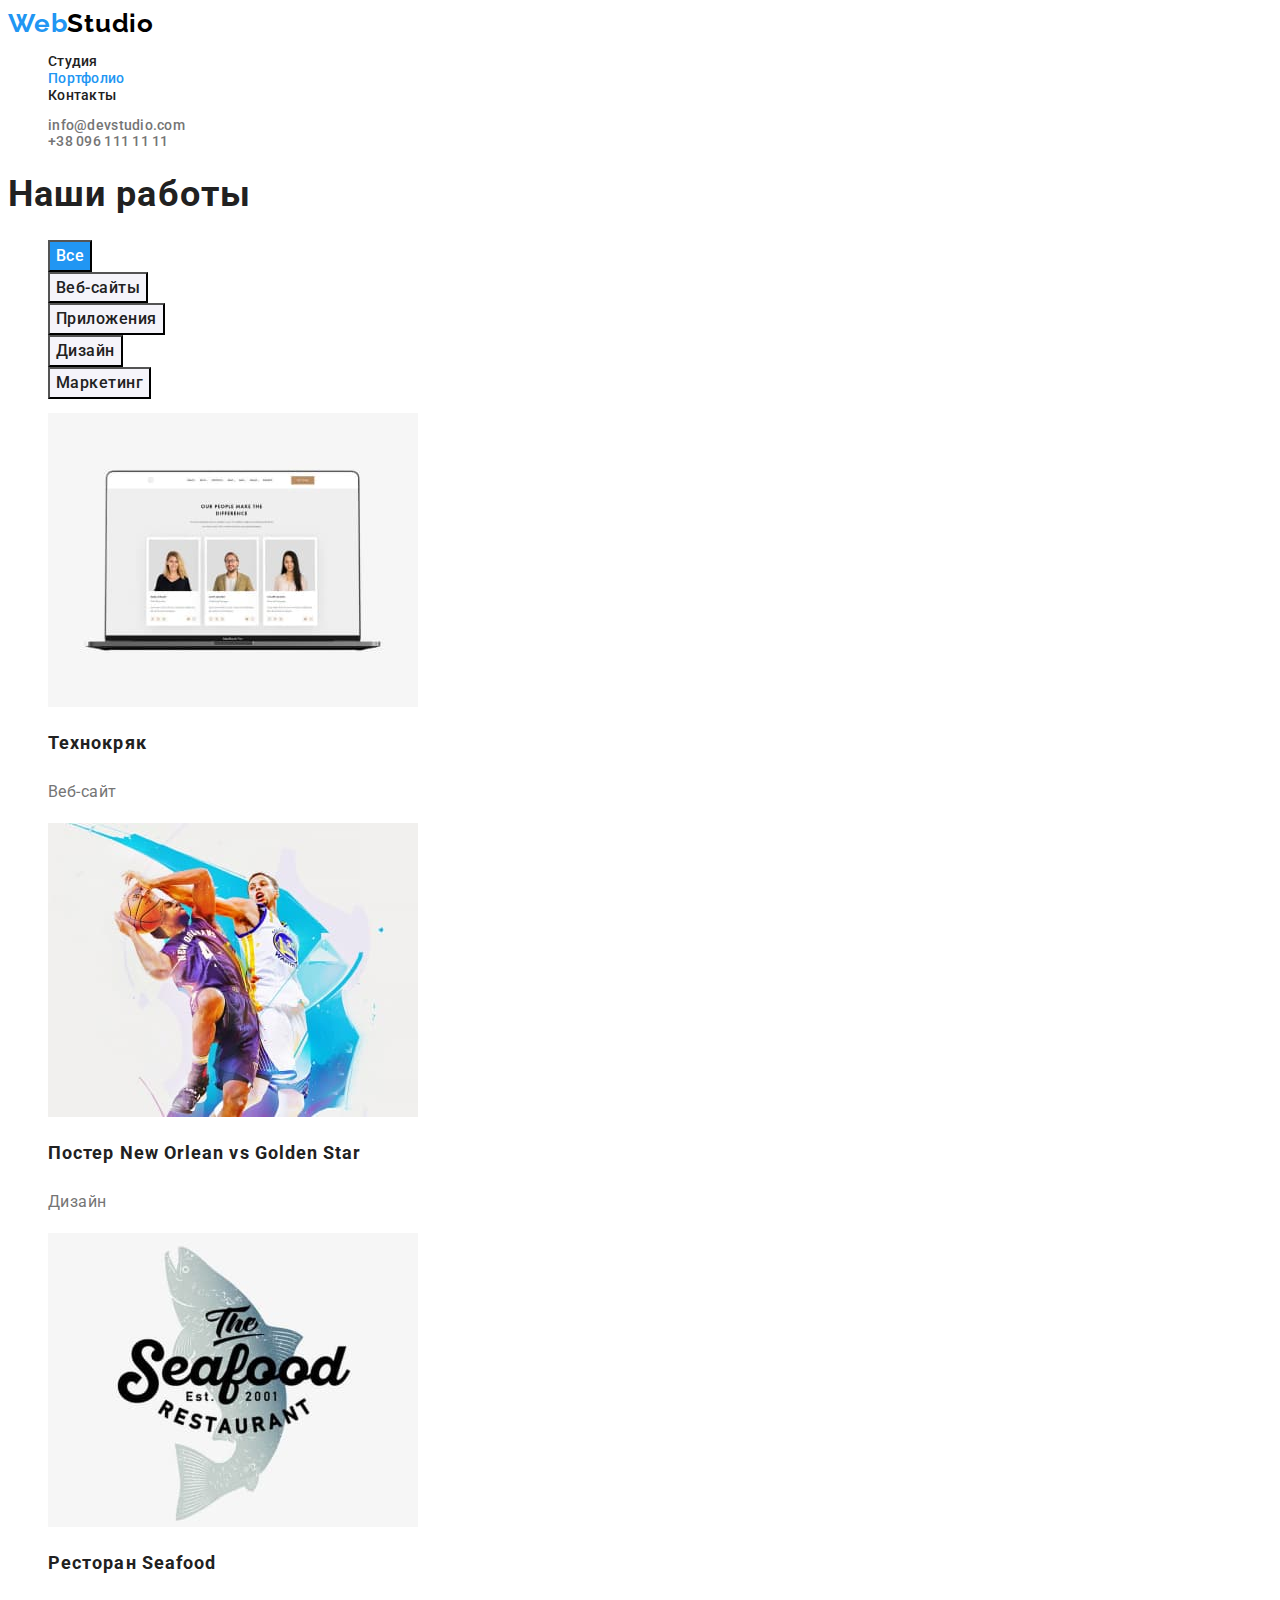
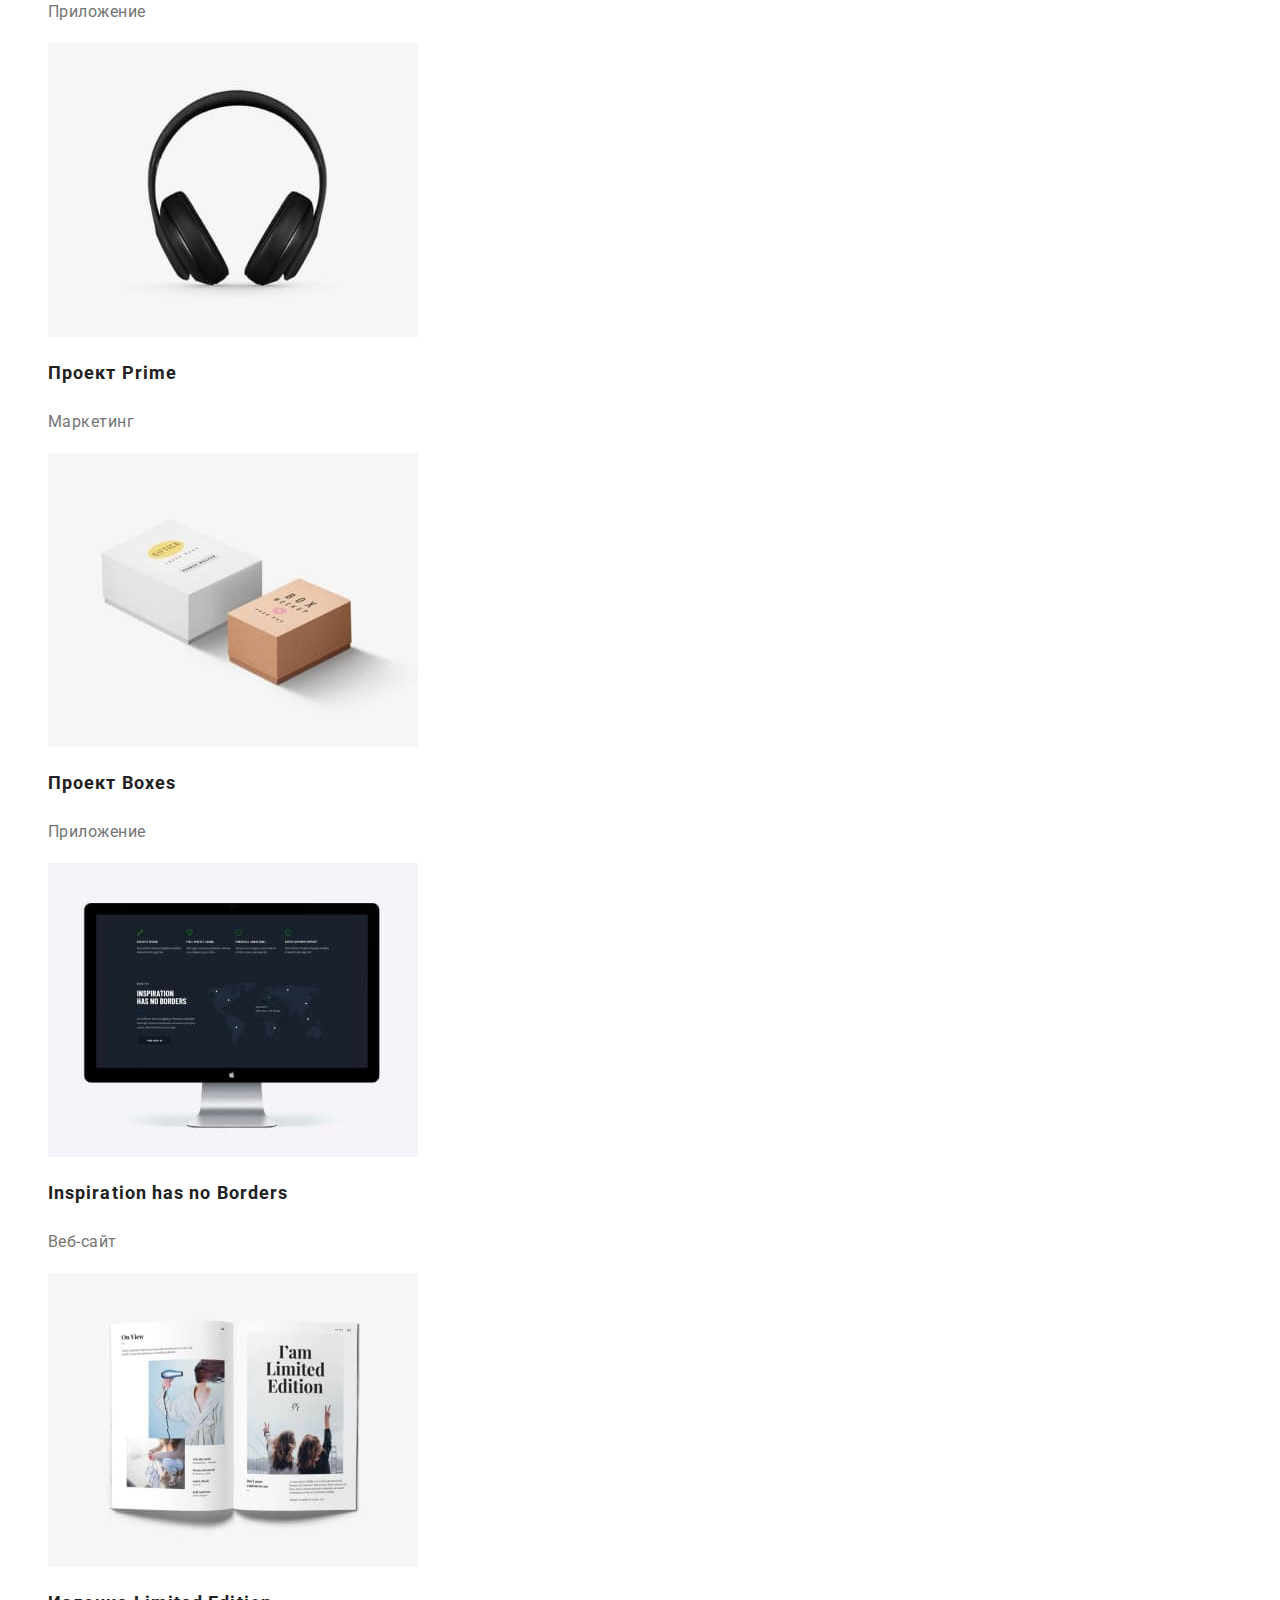
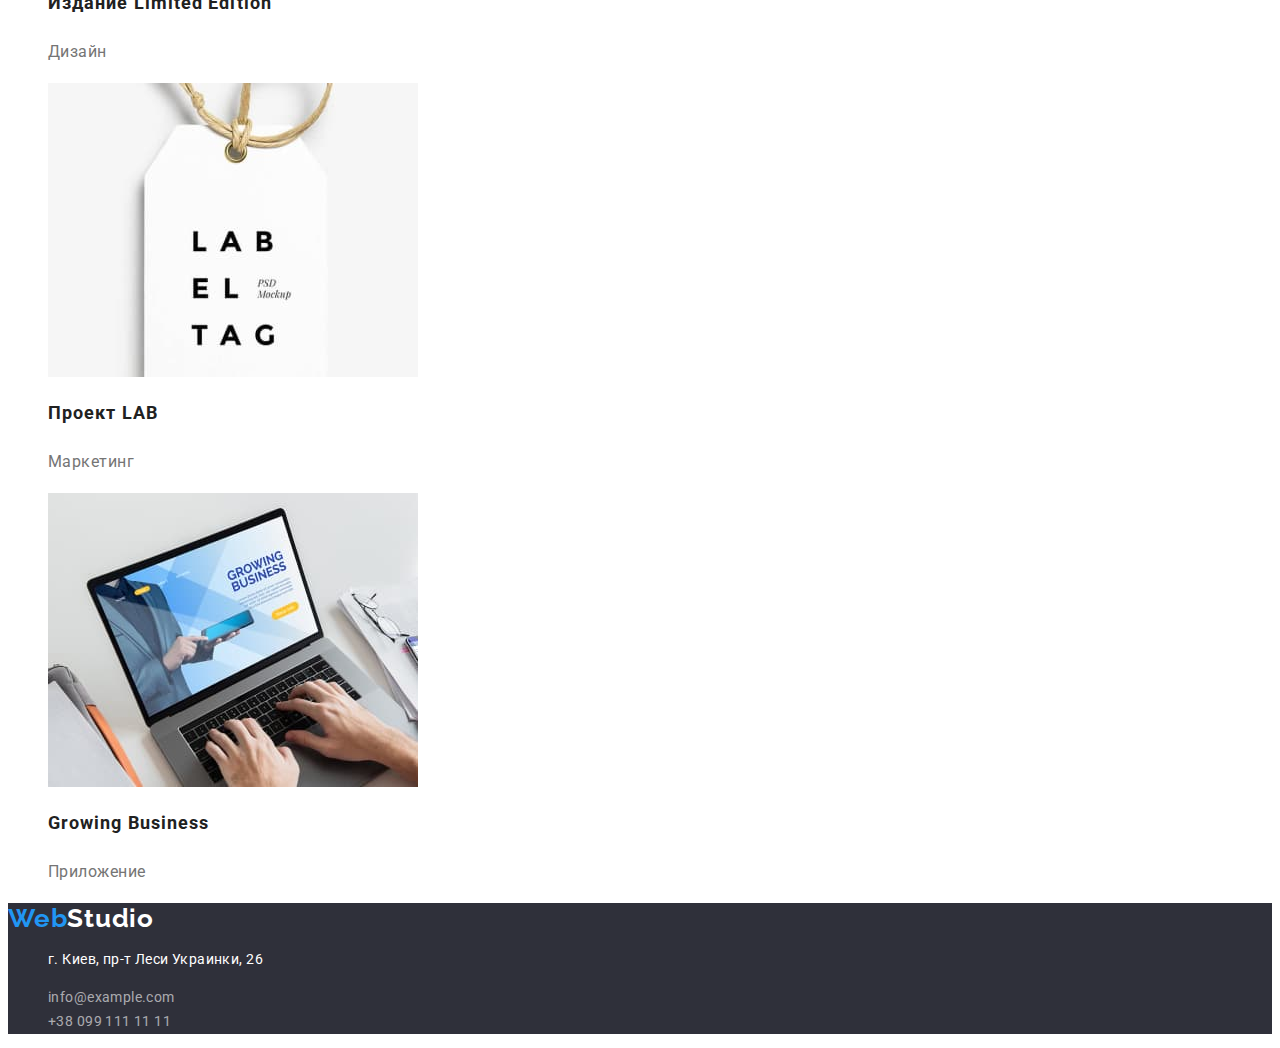
==== portfolio.html @ 646eb9e8 "підключає modern-normalize" ====
<!DOCTYPE html>
<html lang="ru">

<head>
    <meta charset="UTF-8">
    <meta http-equiv="X-UA-Compatible" content="IE=edge">
    <meta name="viewport" content="width=device-width, initial-scale=1.0">
    <title>WebStudio</title>
    <link rel="preconnect" href="https://fonts.googleapis.com">
    <link rel="preconnect" href="https://fonts.gstatic.com" crossorigin>
    <link href="https://fonts.googleapis.com/css2?family=Raleway:wght@700&family=Roboto:wght@400;500;700;900&display=swap"
     rel="stylesheet">
    <link rel="stylesheet" href="https://cdnjs.cloudflare.com/ajax/libs/modern-normalize/1.1.0/modern-normalize.min.css"
    integrity="sha512-wpPYUAdjBVSE4KJnH1VR1HeZfpl1ub8YT/NKx4PuQ5NmX2tKuGu6U/JRp5y+Y8XG2tV+wKQpNHVUX03MfMFn9Q=="
    crossorigin="anonymous" referrerpolicy="no-referrer" />
    <link rel="stylesheet" href="./css/styles.css">
</head>

<body>
    <!--Хедер-->
    
    <header>
    
        <a href="./index.html" class="logo">Web<span class="studio-top">Studio</span></a>
        <nav>
            <ul class="site-nav list">
                <li><a href="./index.html" class="link">Студия</a></li>
                <li> <a href="./portfolio.html" class="link current">Портфолио</a></li>
                <li> <a href="" class="link">Контакты</a></li>
            </ul>
        </nav>
    
        <ul class="contact-list">
            <li><a class="link" href="mailto:info@devstudio.com">info@devstudio.com</a></li>
            <li> <a class="link" href="tel:+380961111111">+38 096 111 11 11</a></li>
        </ul>
    
    </header>

    <!--Мейн-->

    <main>

        <section class="section">

            <h1 class="section-title">Наши работы</h1>

         <ul class="button-list">

            <li><button class="button current" type="button" >Все</button></li>
            <li><button class="button" type="button">Веб-сайты</button></li>
            <li><button class="button" type="button">Приложения</button></li>
            <li><button class="button" type="button">Дизайн</button></li>
            <li><button class="button" type="button">Маркетинг</button></li>
              
         </ul>


         <ul class="projects">
             <li>
                <a href="">
                  <img src="./images/porfolio-img-1.jpg" alt="Технокряк" width="370" height="294">
                  <h2 class="project-title" >Технокряк</h2>
                  <p class="project-text" >Веб-сайт</p>
               </a>
             </li>
             <li>
                <a href="">
                  <img src="./images/porfolio-img-2.jpg" alt="Постер New Orlean vs Golden Star" width="370" height="294">
                  <h2 class="project-title" >Постер New Orlean vs Golden Star</h2>
                  <p class="project-text" >Дизайн</p>
                </a>
             </li>
             <li>
                <a href="">
                  <img src="./images/porfolio-img-3.jpg" alt="Ресторан Seafood" width="370" height="294">
                  <h2 class="project-title" >Ресторан Seafood</h2>
                  <p class="project-text" >Приложение</p>
                </a>
             </li>
             <li>
                <a href="">
                  <img src="./images/porfolio-img-4.jpg" alt="Проект Prime" width="370" height="294">
                  <h2 class="project-title" >Проект Prime</h2>
                  <p class="project-text" >Маркетинг</p>
                </a>
             </li>
             <li>
                <a href="">
                  <img src="./images/porfolio-img-5.jpg" alt="Проект Boxes" width="370" height="294">
                  <h2 class="project-title" >Проект Boxes</h2>
                  <p class="project-text" >Приложение</p>
                </a>
             </li>
             <li>
                <a href="">
                  <img src="./images/porfolio-img-6.jpg" alt="Inspiration has no Borders" width="370" height="294">
                  <h2 class="project-title" >Inspiration has no Borders</h2>
                  <p class="project-text" >Веб-сайт</p>
                </a>
             </li>
             <li>
                <a href="">
                  <img src="./images/porfolio-img-7.jpg" alt="Издание Limited Edition" width="370" height="294">
                  <h2 class="project-title" >Издание Limited Edition</h2>
                  <p class="project-text" >Дизайн</p>
                </a>
             </li>
             <li>
                <a href="">
                  <img src="./images/porfolio-img-8.jpg" alt="Проект LAB" width="370" height="294">
                  <h2 class="project-title" >Проект LAB</h2>
                  <p class="project-text" >Маркетинг</p>
                </a>
             </li>
             <li>
                <a href="">
                  <img src="./images/porfolio-img-9.jpg" alt="Growing Business" width="370" height="294">
                  <h2 class="project-title" >Growing Business</h2>
                  <p class="project-text" >Приложение</p>
                </a>
             </li>
         </ul>
            

        </section>
    </main>

    <!--Футер-->
    
    <footer class="footer">
    
        <a href="./index.html" class="logo">Web<span class="studio-bottom">Studio</span></a>
    
        <address>
    
            <ul class="address-list">
                <li>
                    <p class="street-name">г. Киев, пр-т Леси Украинки, 26</p>
                </li>
                <li><a class="contact-info" href="mailto:info@example.com">info@example.com</a></li>
                <li><a class="contact-info" href="tel:+380991111111">+38 099 111 11 11</a></li>
            </ul>
    
        </address>
    
    </footer>
</body>
---- css/styles.css ----
/* Основний колір тексту : #757575 */

/* Вторинний колір тексту : #212121 */

/* Головний колір фону : #FFFFFF */

/* Прозорий білий для пошти і тел в футері : rgba(255, 255, 255, 0.6) */

/* Колір акценту : #2196F3 */

/* Чорнрий колір для лого : #000000 */

/* Колір фону : #F5F4FA */

/* Вторинний колір фону : #2F303A*/

/* Вторинний колір фону кнопки на баннері : #188CE8 */




:root {
    --primary-text-color: #757575 ;
    --title-text-color: #212121;
    --accent-color: #2196F3;
    --logo-black-color: #000000;
    --primary-bg-color: #FFFFFF;
    --transparent-white: rgba(255, 255, 255, 0.6);
    --background-color: #F5F4FA;
    --secondary-bg-color: #2F303A;
    --hover-color-for-banner-button: #188CE8;
}



body {
    font-family: "Roboto", "Montserrat", "Nunito", sans-serif;
    background-color: var(--primary-bg-color);
    color: var(--primary-text-color);
    font-size: 14px;
}

a {
    text-decoration: none;
}

ul {
    list-style: none;
}





/* Logo */

.logo {
    font-family: "Raleway", sans-serif;
    color: var(--accent-color) ;
    font-weight: 700;
    font-size: 26px;
    line-height: 1.19;
    letter-spacing: 0.03em;
}


.studio-top {
    color: var(--logo-black-color) ; 
}

.studio-bottom {
    color: var(--primary-bg-color);
}


/* Site-nav */

.site-nav .link {
    color: var(--title-text-color);
    font-weight: 500;
    line-height: 1.14;
    letter-spacing: 0.02em; 
}

.site-nav .link:hover, .site-nav .link:focus {
    color: var(--accent-color);

}

.site-nav .current {
    color: var(--accent-color)
}





/* Contacts */

.contact-list {
    font-weight: 500;
    line-height:  1.14;
    letter-spacing: 0.02em;
}

.contact-list .link {
    color: var(--primary-text-color);
}

.contact-list .link:hover, .contact-list .link:focus {
    color: var(--accent-color);

}



/* Баннер */

.banner {
    background-color: var(--secondary-bg-color);
}

.banner-title {
    text-transform: uppercase;
    color: var(--primary-bg-color);
    font-weight: 900;
    font-size: 44px;
    line-height: 1.36;
    text-align: center;
    letter-spacing: 0.06em;
   
    
}

.banner-button {

    font-family: inherit;
    color: var(--primary-bg-color);
    background-color: var(--accent-color);
    font-weight: 700;
    font-size: 16px;
    line-height: 1.88;
    letter-spacing: 0.06em;
    cursor: pointer;
    
}

.banner-button:hover, .banner-button:focus {
    background-color: var(--hover-color-for-banner-button);
}

/* Section */

.section-title {
    color: var(--title-text-color) ;
    font-size: 36px;
    line-height: 1.16;
    letter-spacing: 0.03em;
}


/* Features */

.section-title.features {
    visibility: hidden;
}


.feature-list .title {
    color: var(--title-text-color);
    line-height: 1.14;
    letter-spacing: 0.03em;
    text-transform: uppercase;
    
}

.feature-list .feature-text {
    line-height: 1.71;
    letter-spacing: 0.03em;
}

/* Team */

.section.team {
    background-color: var(--background-color);
}

.team-list .title {
    color: var(--title-text-color);
    font-weight: 500;
    font-size: 16px;
    line-height: 1.19;
    letter-spacing: 0.03em;
}

.team-list .position {
    font-size: 16px;
    line-height: 2;
    letter-spacing: 0.03em;
}

/* Projects */

.projects .project-title {
    color: var(--title-text-color);
    font-size: 18px;
    line-height: 2;
    letter-spacing: 0.06em;
}

.projects .project-text {
    color: var(--primary-text-color);
    font-size: 16px;
    line-height: 1.88;
    letter-spacing: 0.03em;
}

/* Buttons */

.button-list .button {

    background-color: var(--background-color);
    cursor: pointer;
    font-family: inherit;
    color: var(--title-text-color);
    font-weight: 500;
    font-size: 16px;
    line-height: 1.62;
    letter-spacing: 0.03em;
}

.button-list .button:hover, .button-list .button:focus {
    color: var(--primary-bg-color);
    background-color: var(--accent-color) ;
   
}

.button-list .current {
    color: var(--primary-bg-color);
    background-color: var(--accent-color);
}

/* Футер */


.footer {
    background-color: var(--secondary-bg-color);
}

/* Address */

.address-list .street-name {
    color: var(--primary-bg-color);
    }

.address-list .contact-info {
    color: var(--transparent-white);
}

.address-list .contact-info:hover, .address-list .contact-info:focus {
    color: var(--accent-color);
}

.street-name, .contact-info {
    line-height: 1.71;
    letter-spacing: 0.03em;
    font-style: normal;
}
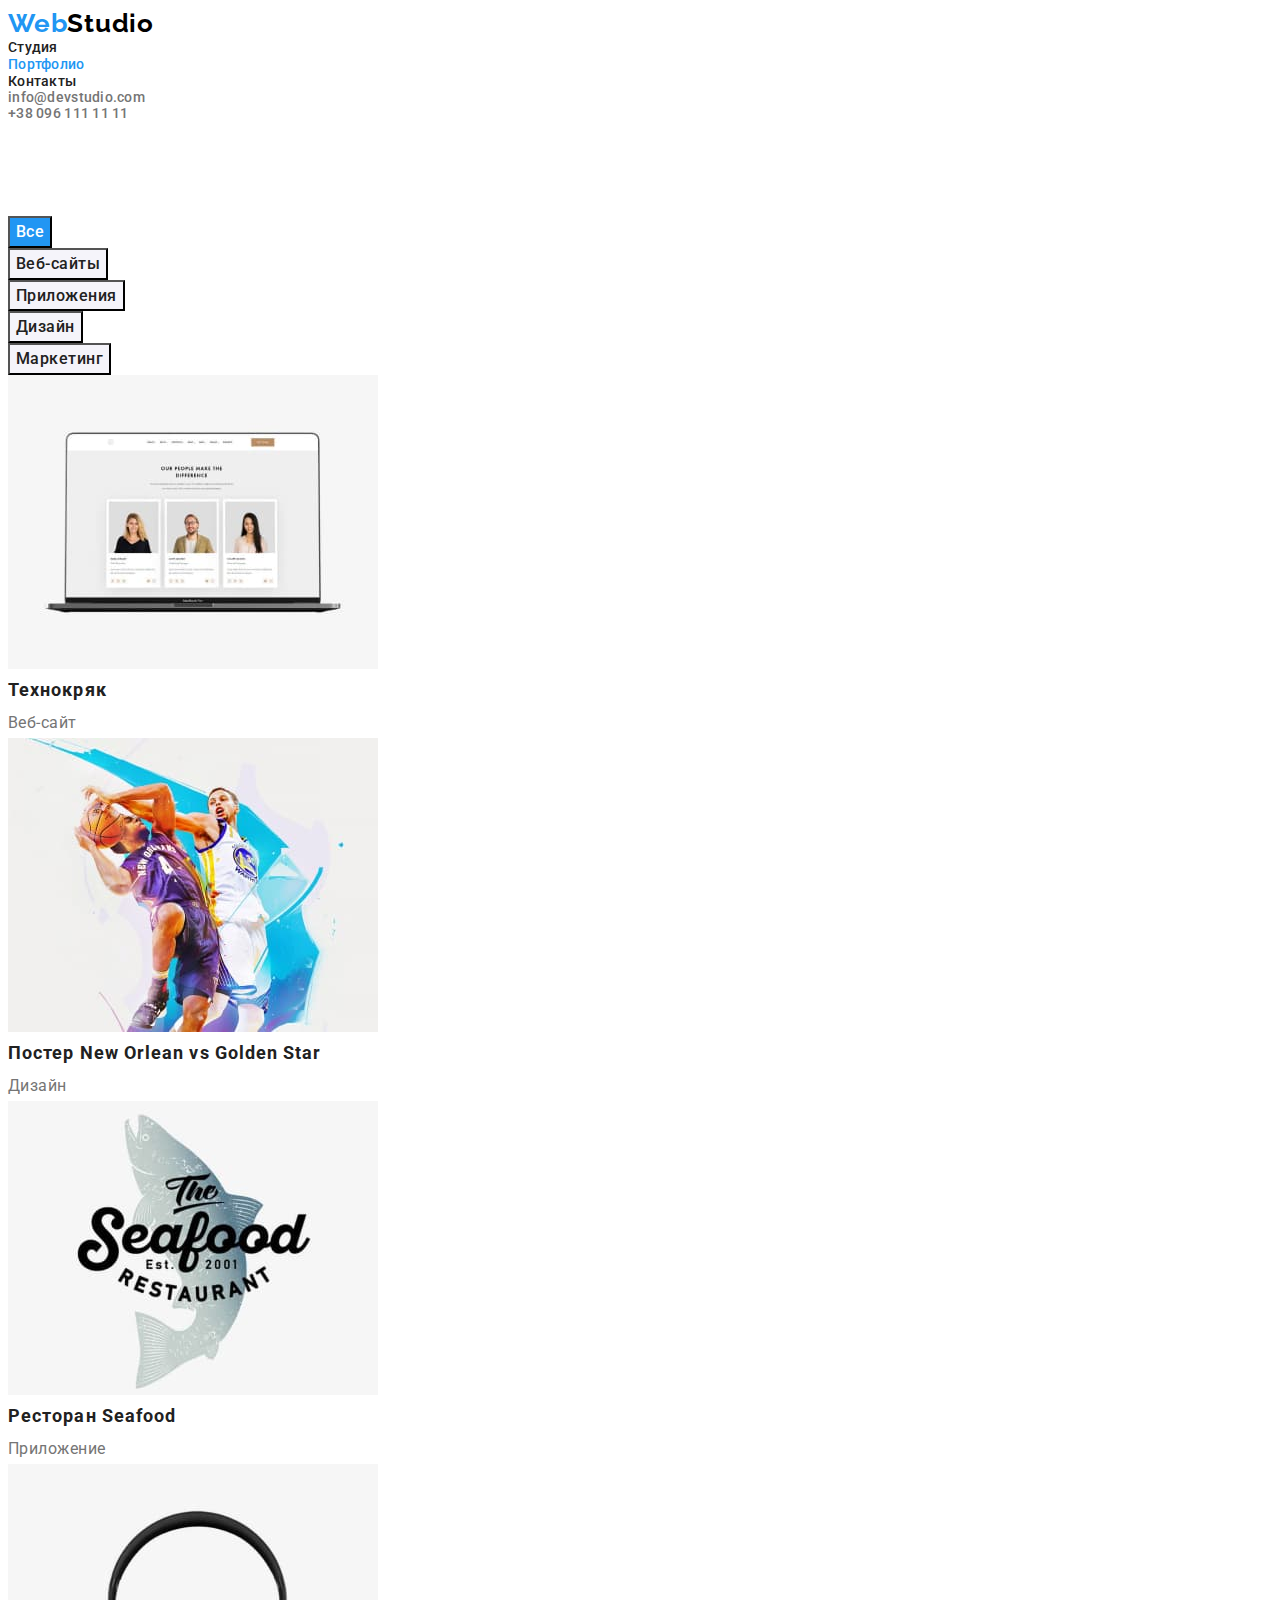
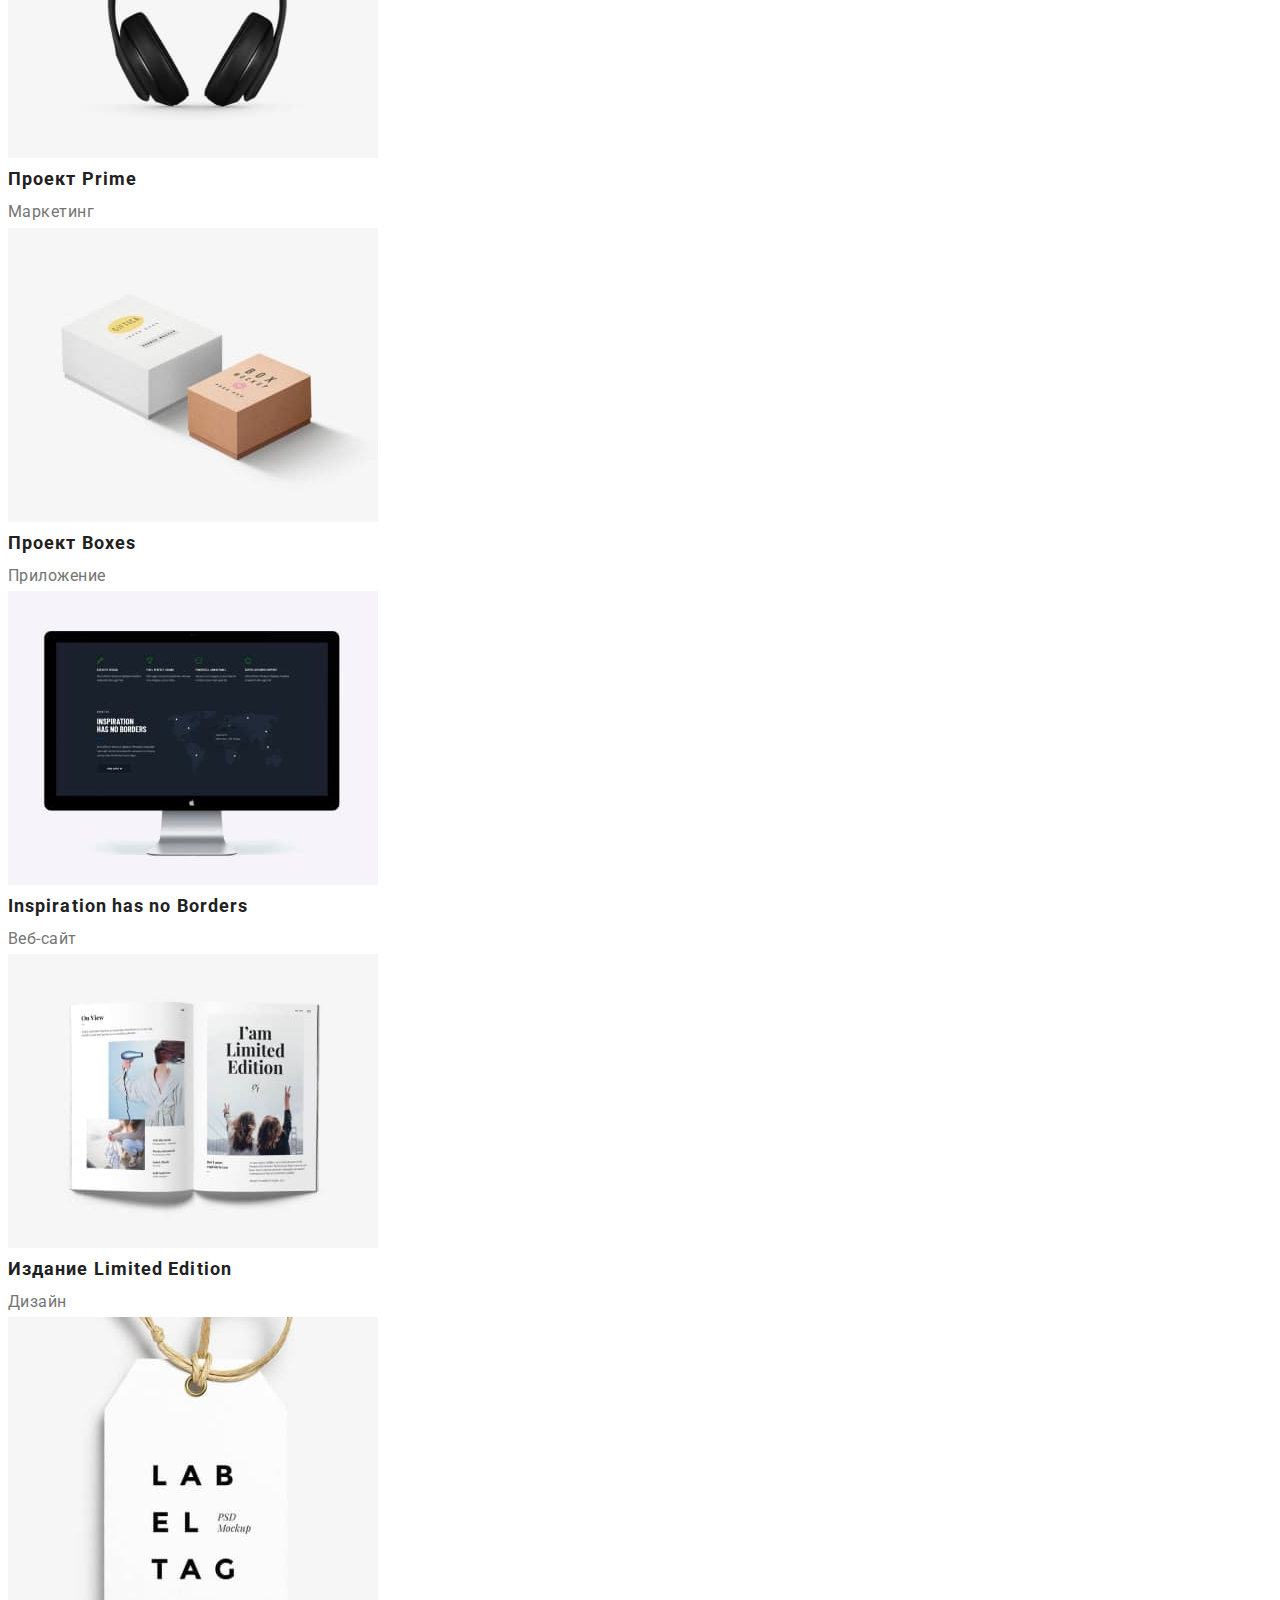
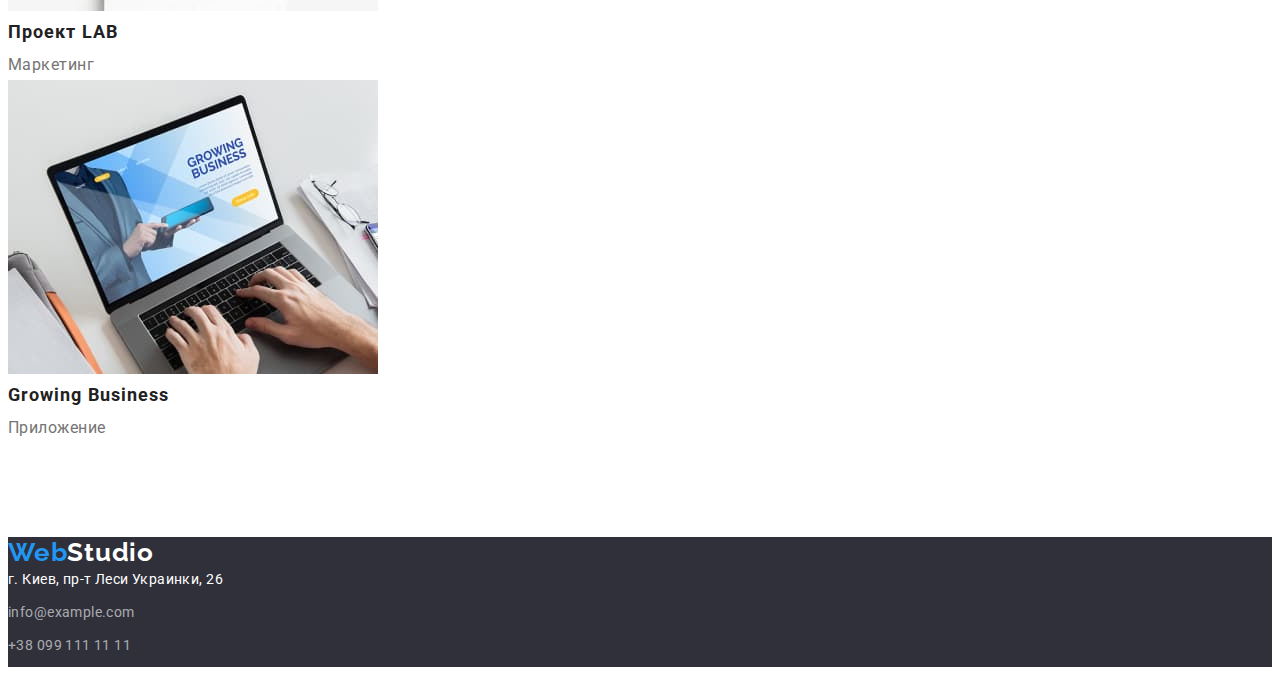
==== commit 4bcfad9c: "задає контейнери і геометрію головній сторінці" ====
--- a/portfolio.html
+++ b/portfolio.html
@@ -43,7 +43,7 @@
 
         <section class="section">
 
-            <h1 class="section-title">Наши работы</h1>
+            <h1 class="section-title button">Наши работы</h1>
 
          <ul class="button-list">
 
--- a/css/styles.css
+++ b/css/styles.css
@@ -50,7 +50,21 @@
     list-style: none;
 }
 
-
+h1,h2,h3,h4,h5,h6,ul,p {
+    margin: 0;
+    padding: 0;
+}
+
+/* Container */
+
+.container {
+    width: 1170px;
+    padding-left: 15px;
+    padding-right: 15px;
+    margin-left: auto;
+    margin-right: auto;
+    outline: 3px solid tomato;
+}
 
 
 
@@ -72,6 +86,12 @@
 
 .studio-bottom {
     color: var(--primary-bg-color);
+
+} 
+
+.logo.footer {
+    display: inline-block;
+    margin-bottom: 20px;
 }
 
 
@@ -119,10 +139,14 @@
 /* Баннер */
 
 .banner {
+    text-align: center;
+
     background-color: var(--secondary-bg-color);
 }
 
 .banner-title {
+    margin-bottom: 30px;
+
     text-transform: uppercase;
     color: var(--primary-bg-color);
     font-weight: 900;
@@ -136,6 +160,11 @@
 
 .banner-button {
 
+    min-width: 200px;
+    padding: 10px 32px;
+    border-radius: 4px;
+    border-color: transparent;
+
     font-family: inherit;
     color: var(--primary-bg-color);
     background-color: var(--accent-color);
@@ -153,18 +182,30 @@
 
 /* Section */
 
+.section {
+    padding-top: 94px;
+    padding-bottom: 94px;
+}
+
 .section-title {
+    margin-bottom: 50px;
+
     color: var(--title-text-color) ;
     font-size: 36px;
     line-height: 1.16;
     letter-spacing: 0.03em;
 }
 
+.section-title.button {
+    display: none;
+
+}
+
 
 /* Features */
 
 .section-title.features {
-    visibility: hidden;
+    display: none;
 }
 
 
@@ -198,7 +239,11 @@
 .team-list .position {
     font-size: 16px;
     line-height: 2;
-    letter-spacing: 0.03em;
+    letter-spacing: 0.03em;   
+}
+
+.team-list .title, .feature-list .title {
+    margin-bottom: 10px;
 }
 
 /* Projects */
@@ -264,6 +309,9 @@
 }
 
 .street-name, .contact-info {
+    display: inline-block;
+    margin-bottom: 9px;
+
     line-height: 1.71;
     letter-spacing: 0.03em;
     font-style: normal;
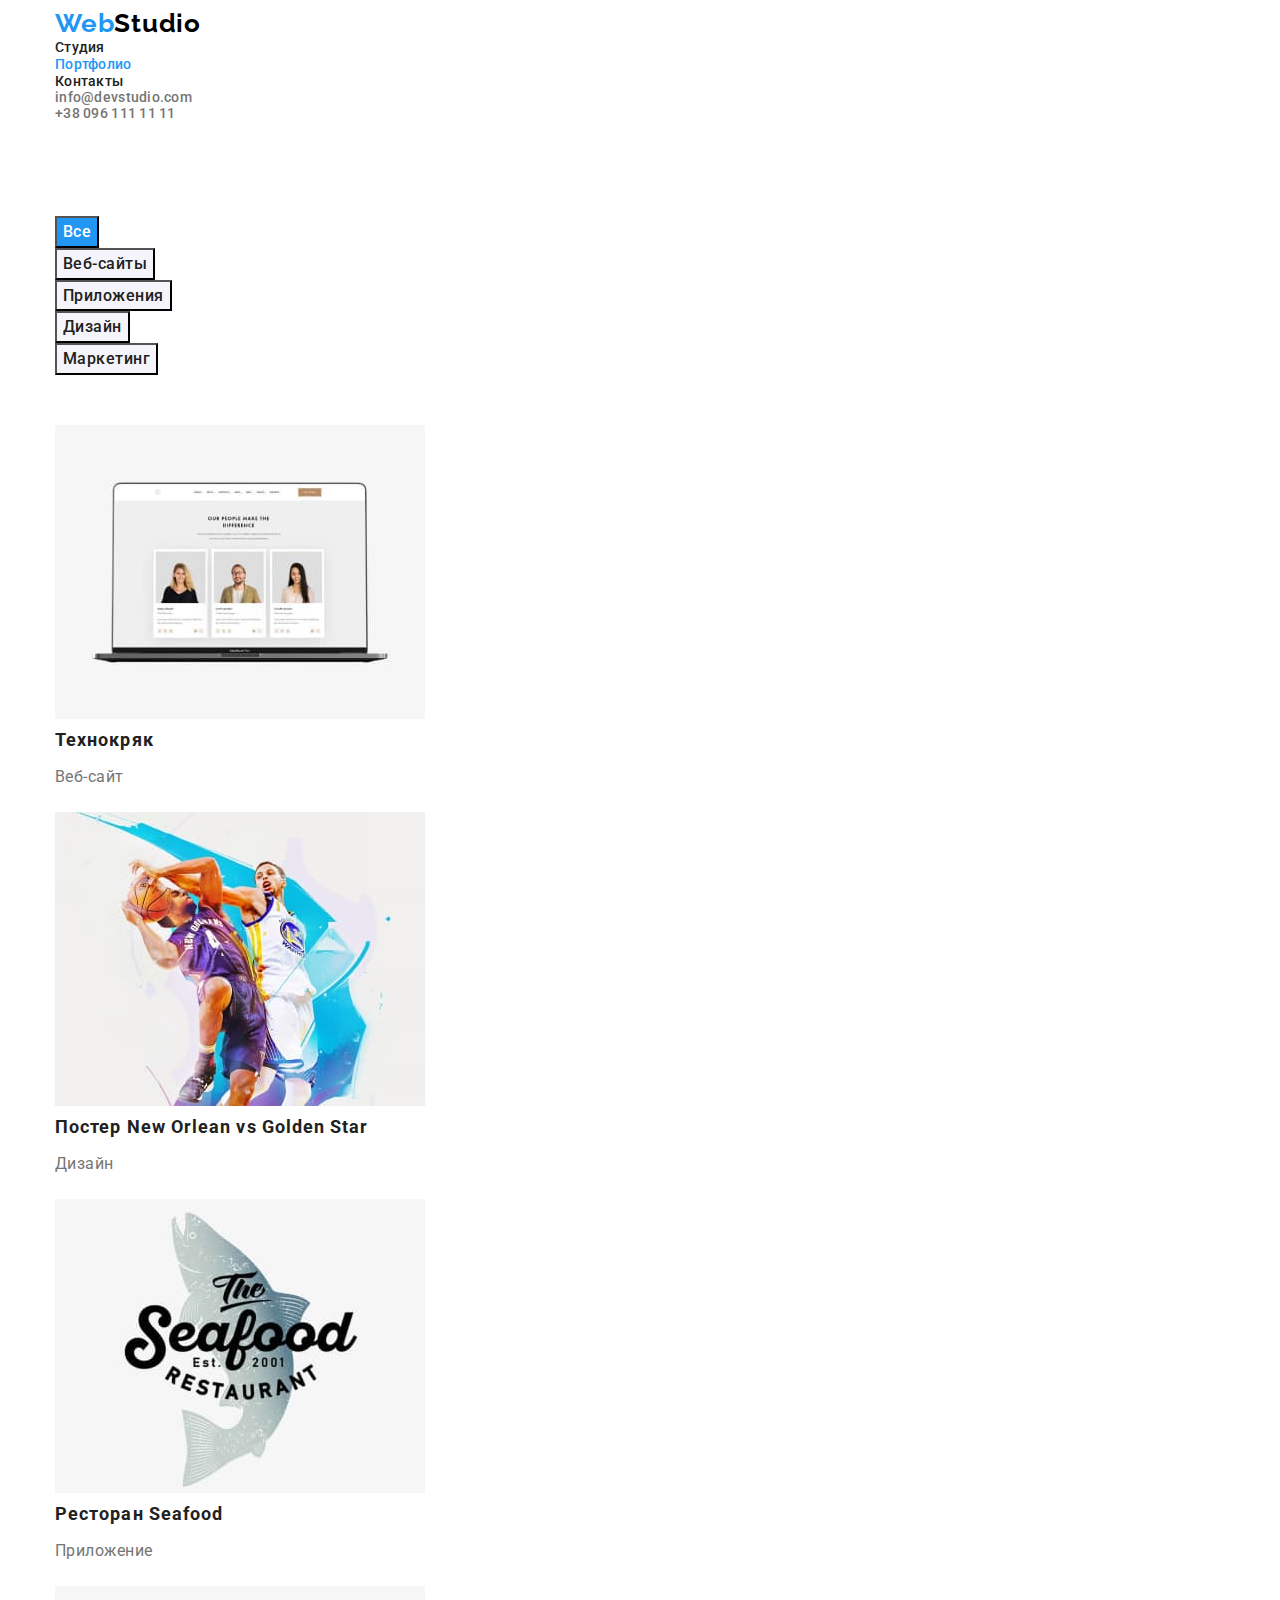
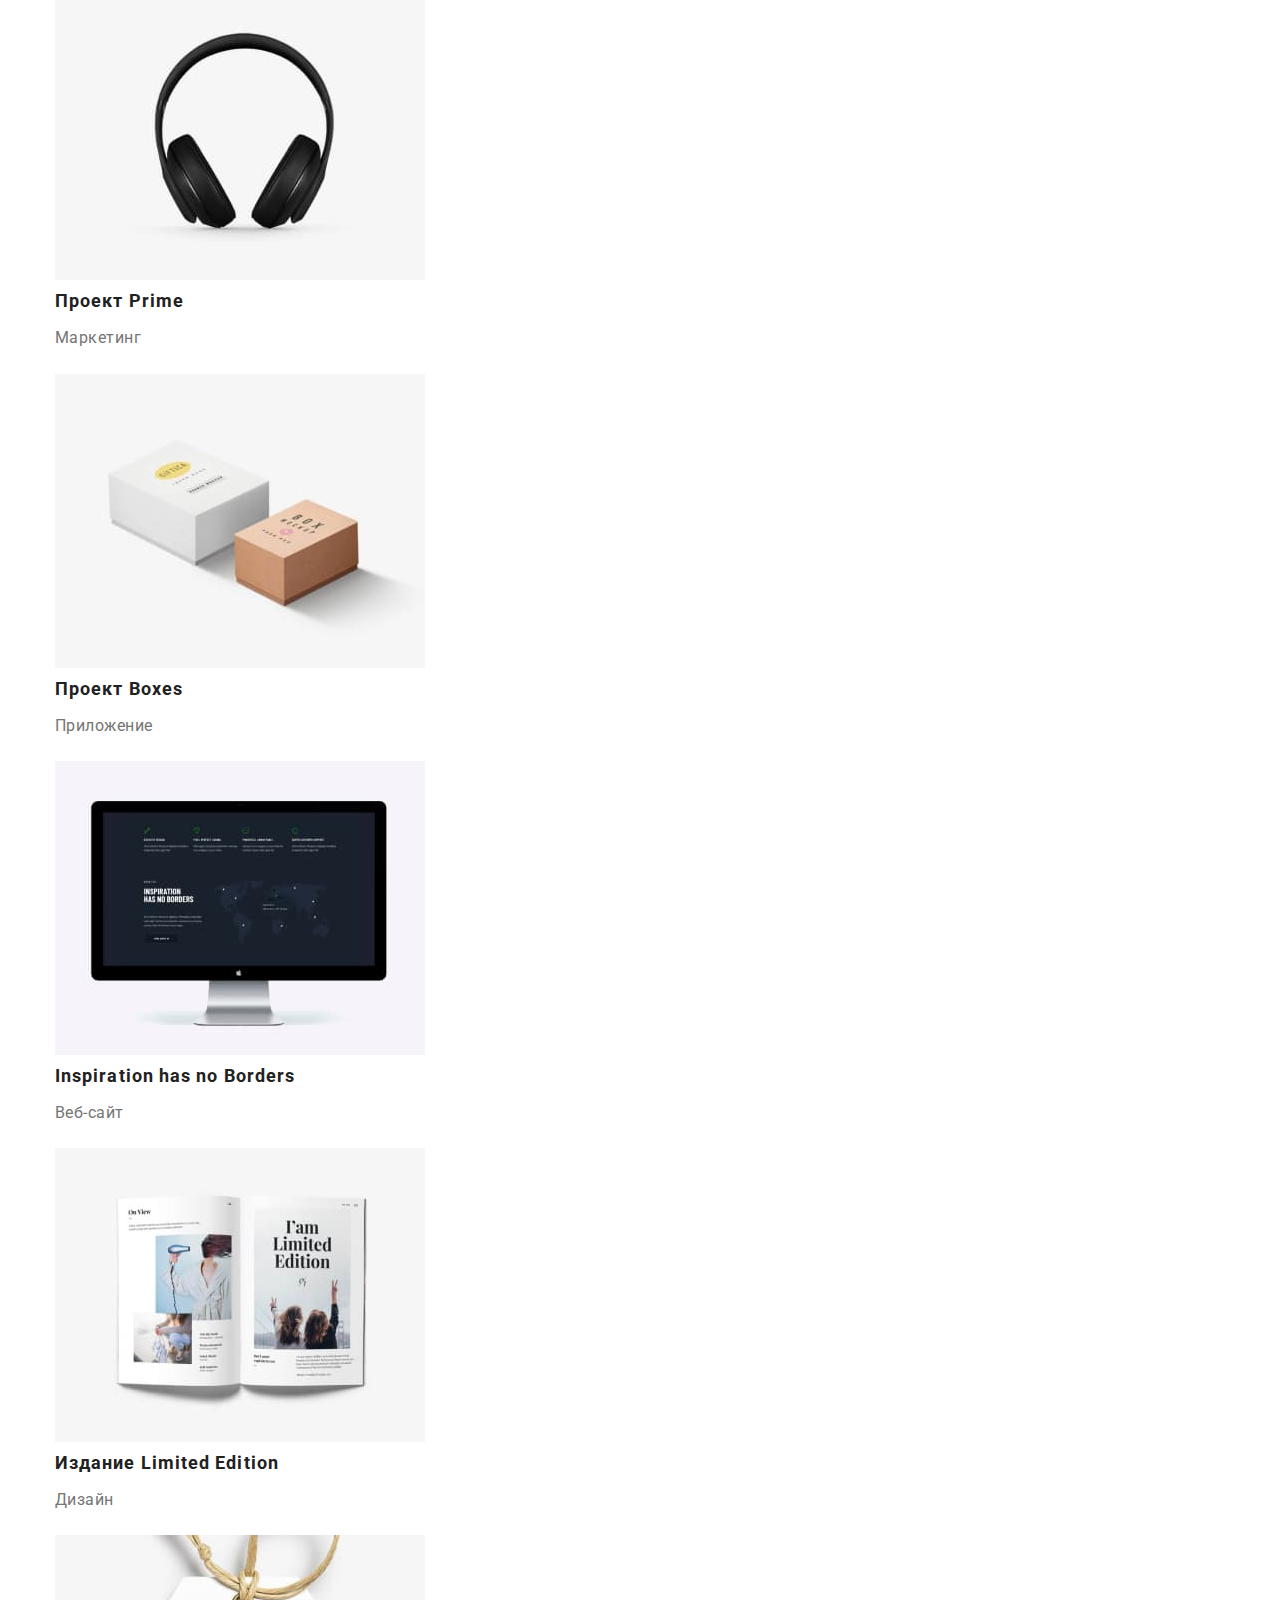
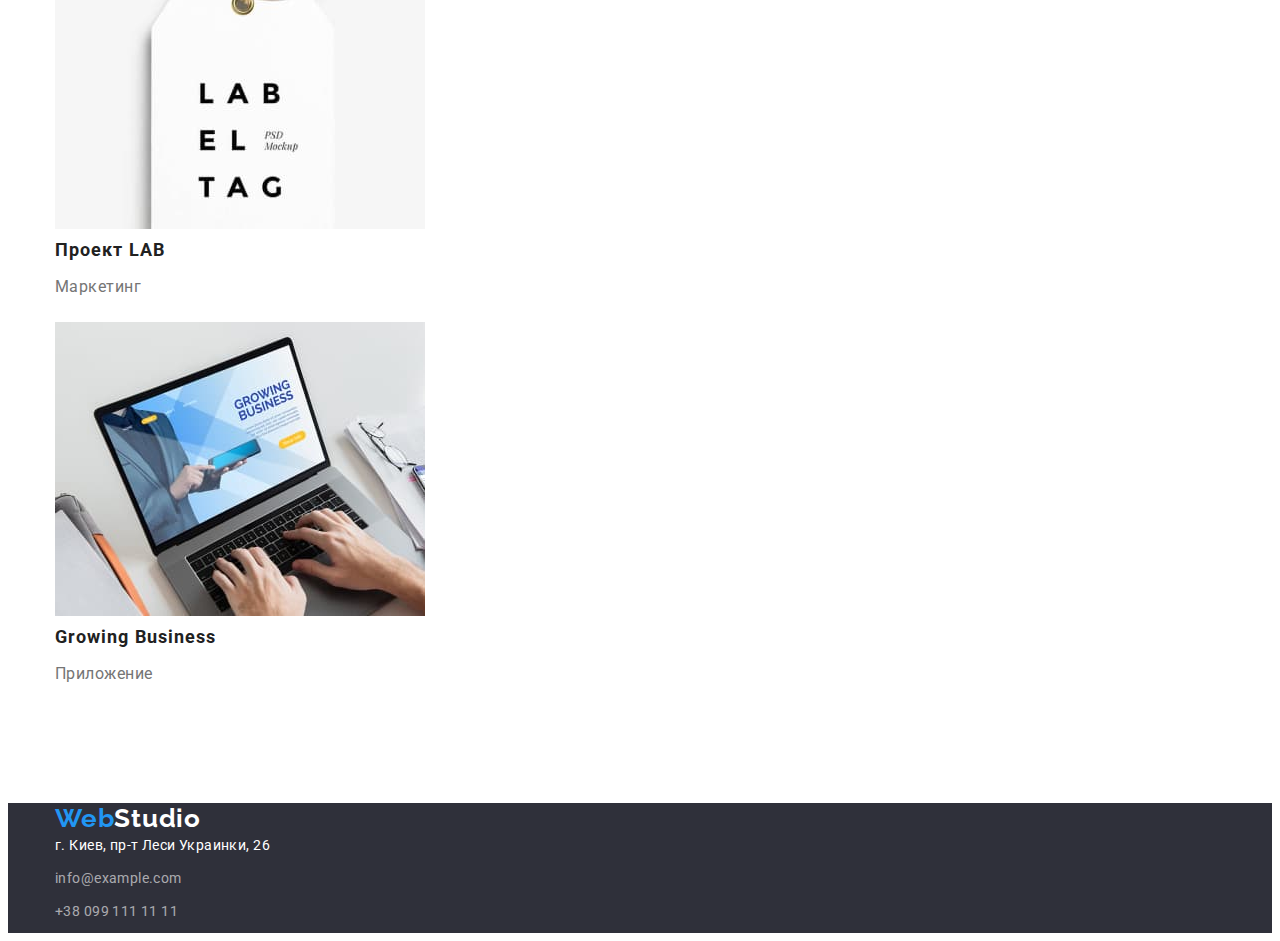
==== commit 4c5627cb: "створює контейнер і геометрію для портфоліо" ====
--- a/portfolio.html
+++ b/portfolio.html
@@ -20,6 +20,8 @@
     <!--Хедер-->
     
     <header>
+
+      <div class="container">
     
         <a href="./index.html" class="logo">Web<span class="studio-top">Studio</span></a>
         <nav>
@@ -34,6 +36,8 @@
             <li><a class="link" href="mailto:info@devstudio.com">info@devstudio.com</a></li>
             <li> <a class="link" href="tel:+380961111111">+38 096 111 11 11</a></li>
         </ul>
+
+        </div>
     
     </header>
 
@@ -42,6 +46,8 @@
     <main>
 
         <section class="section">
+
+          <div class="container">
 
             <h1 class="section-title button">Наши работы</h1>
 
@@ -121,6 +127,8 @@
                 </a>
              </li>
          </ul>
+
+        </div>
             
 
         </section>
@@ -129,6 +137,8 @@
     <!--Футер-->
     
     <footer class="footer">
+
+      <div class="container">
     
         <a href="./index.html" class="logo">Web<span class="studio-bottom">Studio</span></a>
     
@@ -143,6 +153,8 @@
             </ul>
     
         </address>
+
+        </div>
     
     </footer>
 </body>--- a/css/styles.css
+++ b/css/styles.css
@@ -63,7 +63,7 @@
     padding-right: 15px;
     margin-left: auto;
     margin-right: auto;
-    outline: 3px solid tomato;
+    
 }
 
 
@@ -249,6 +249,8 @@
 /* Projects */
 
 .projects .project-title {
+    margin-bottom: 4px;
+
     color: var(--title-text-color);
     font-size: 18px;
     line-height: 2;
@@ -256,6 +258,9 @@
 }
 
 .projects .project-text {
+
+    margin-bottom: 20px;
+    
     color: var(--primary-text-color);
     font-size: 16px;
     line-height: 1.88;
@@ -263,6 +268,10 @@
 }
 
 /* Buttons */
+
+.button-list {
+    margin-bottom: 50px;
+}
 
 .button-list .button {
 
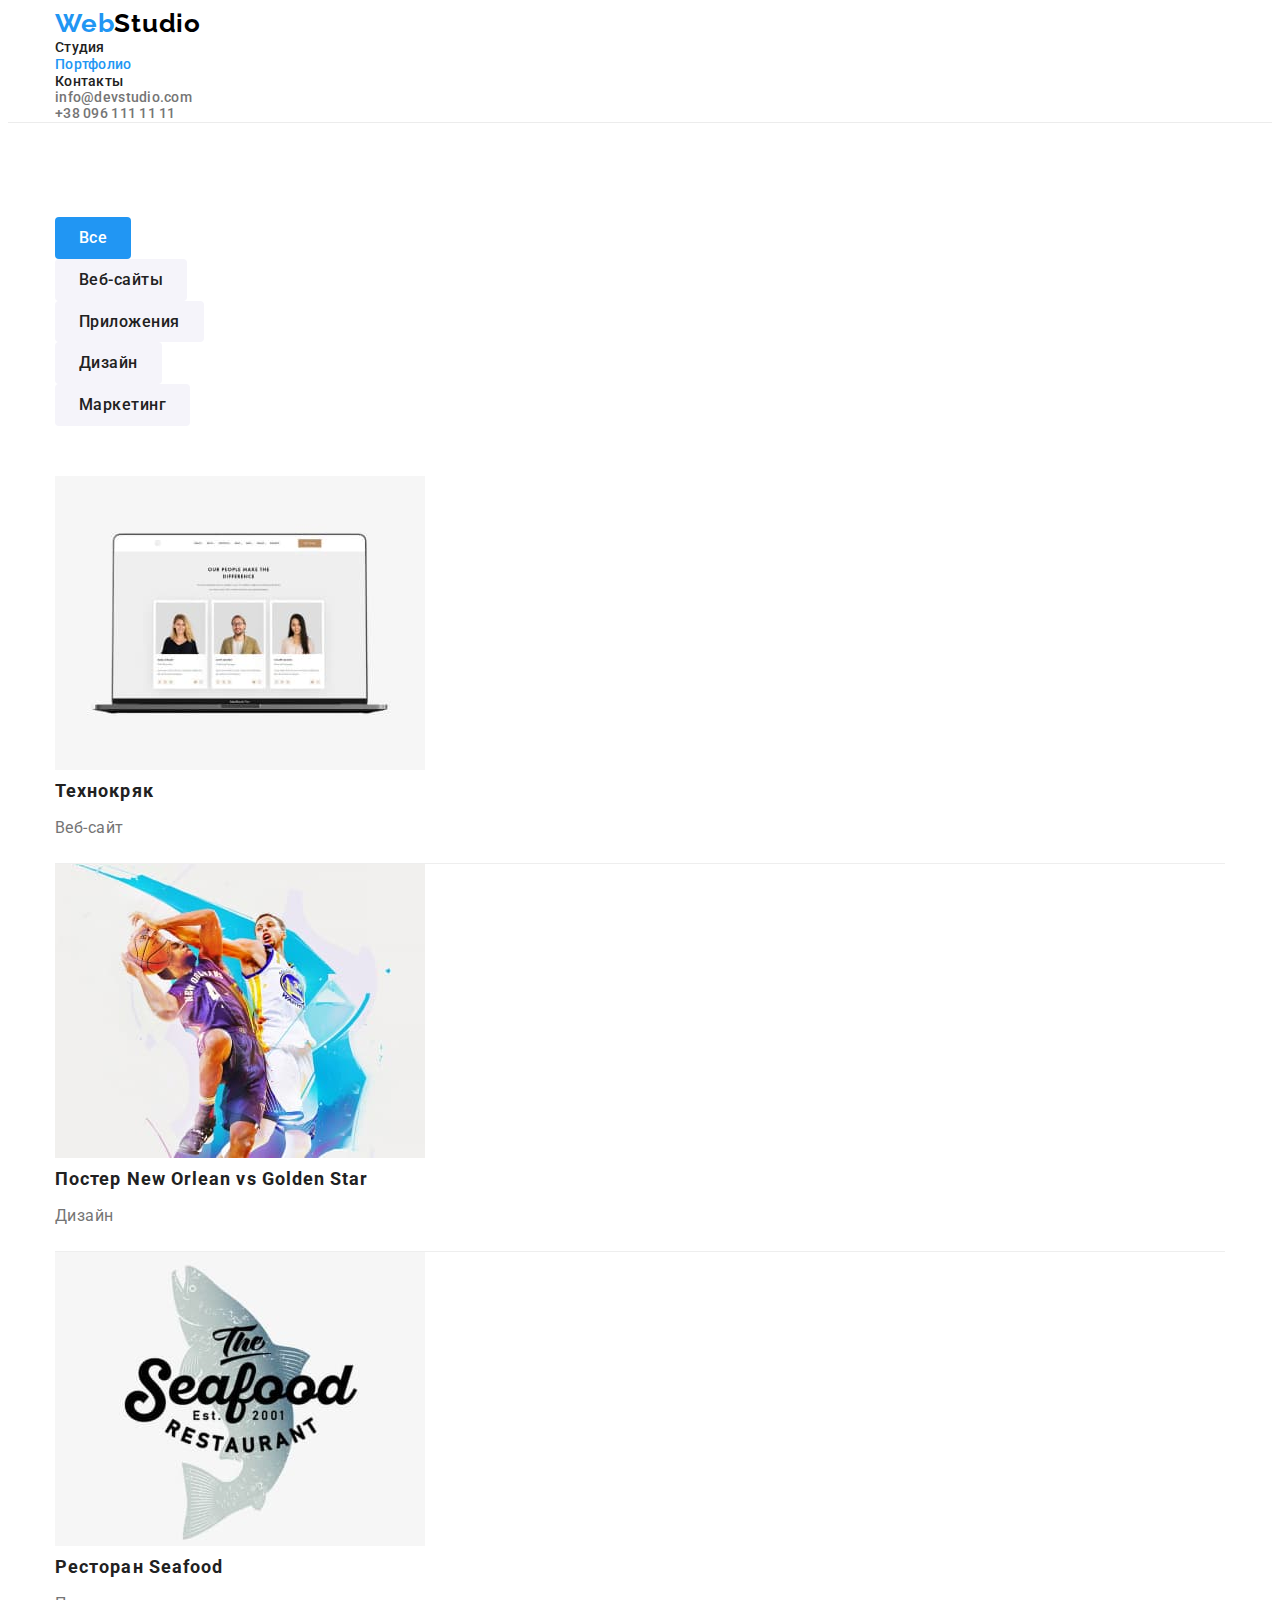
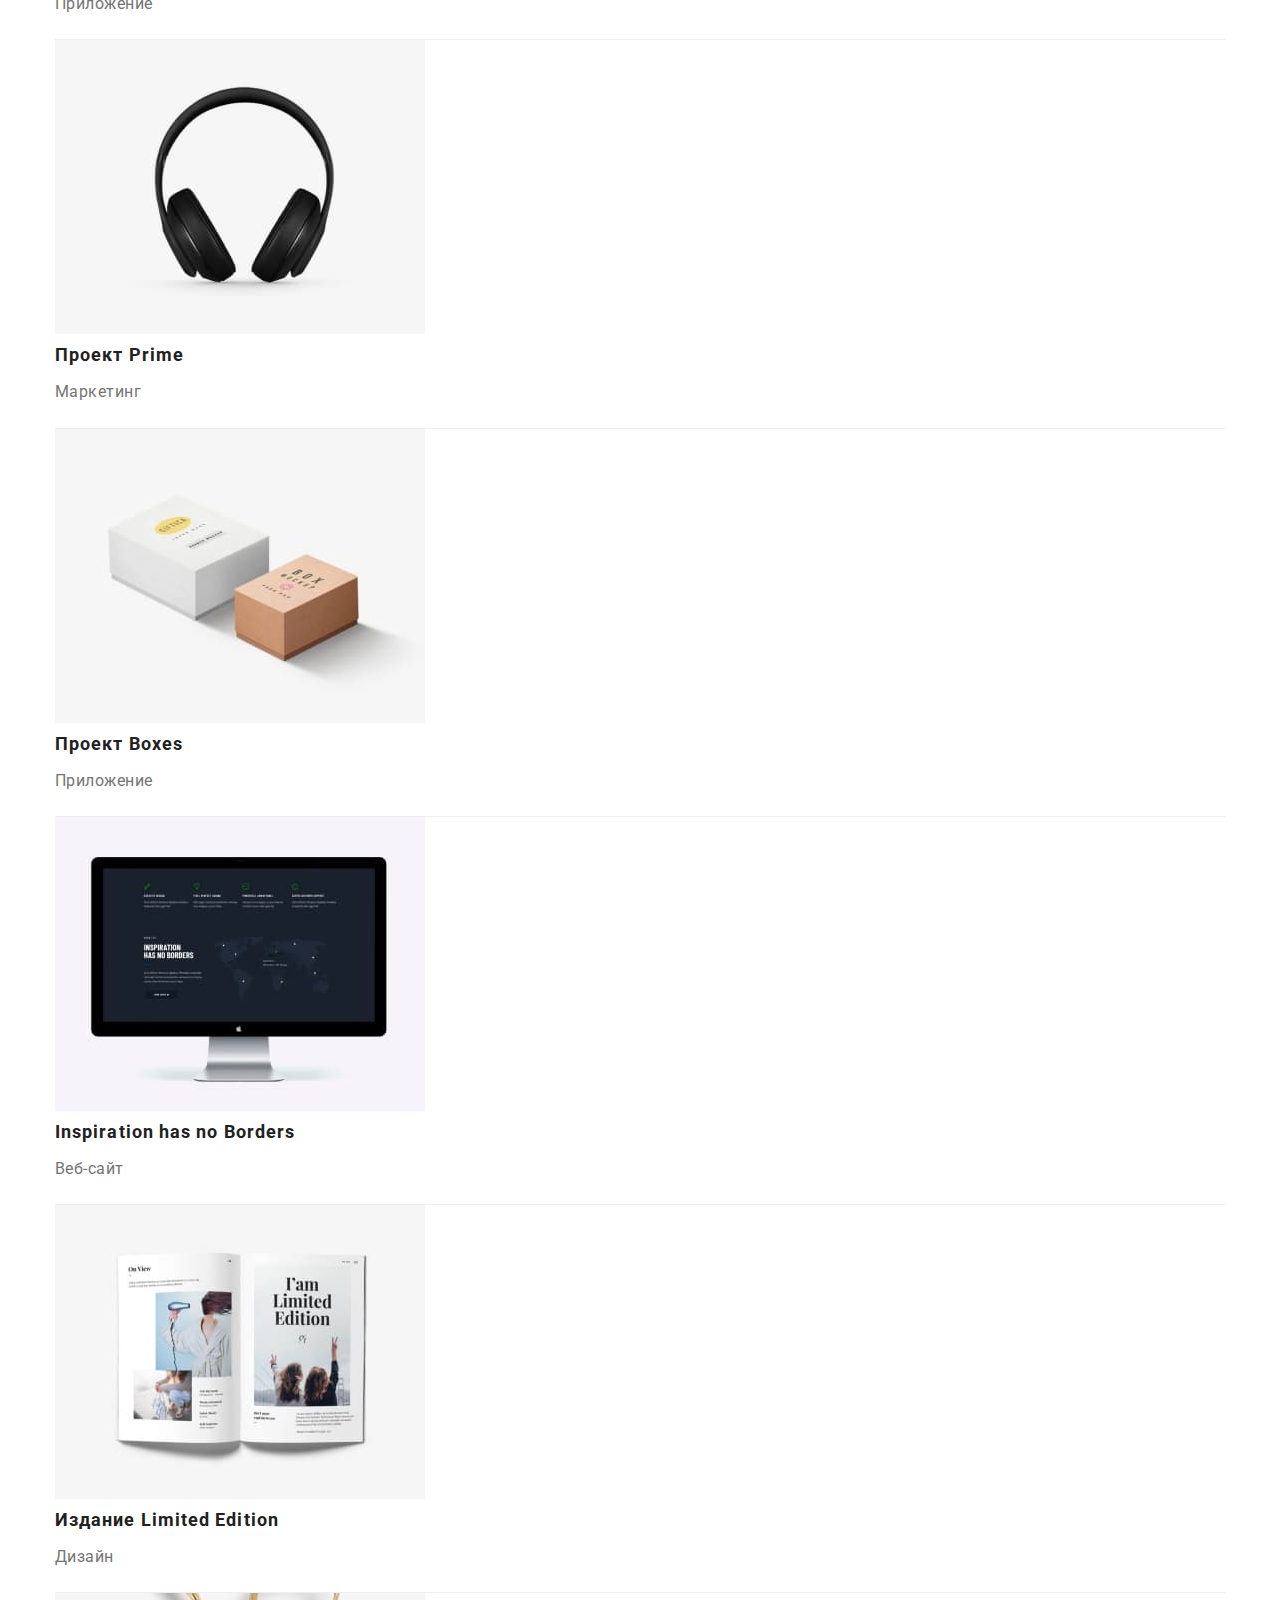
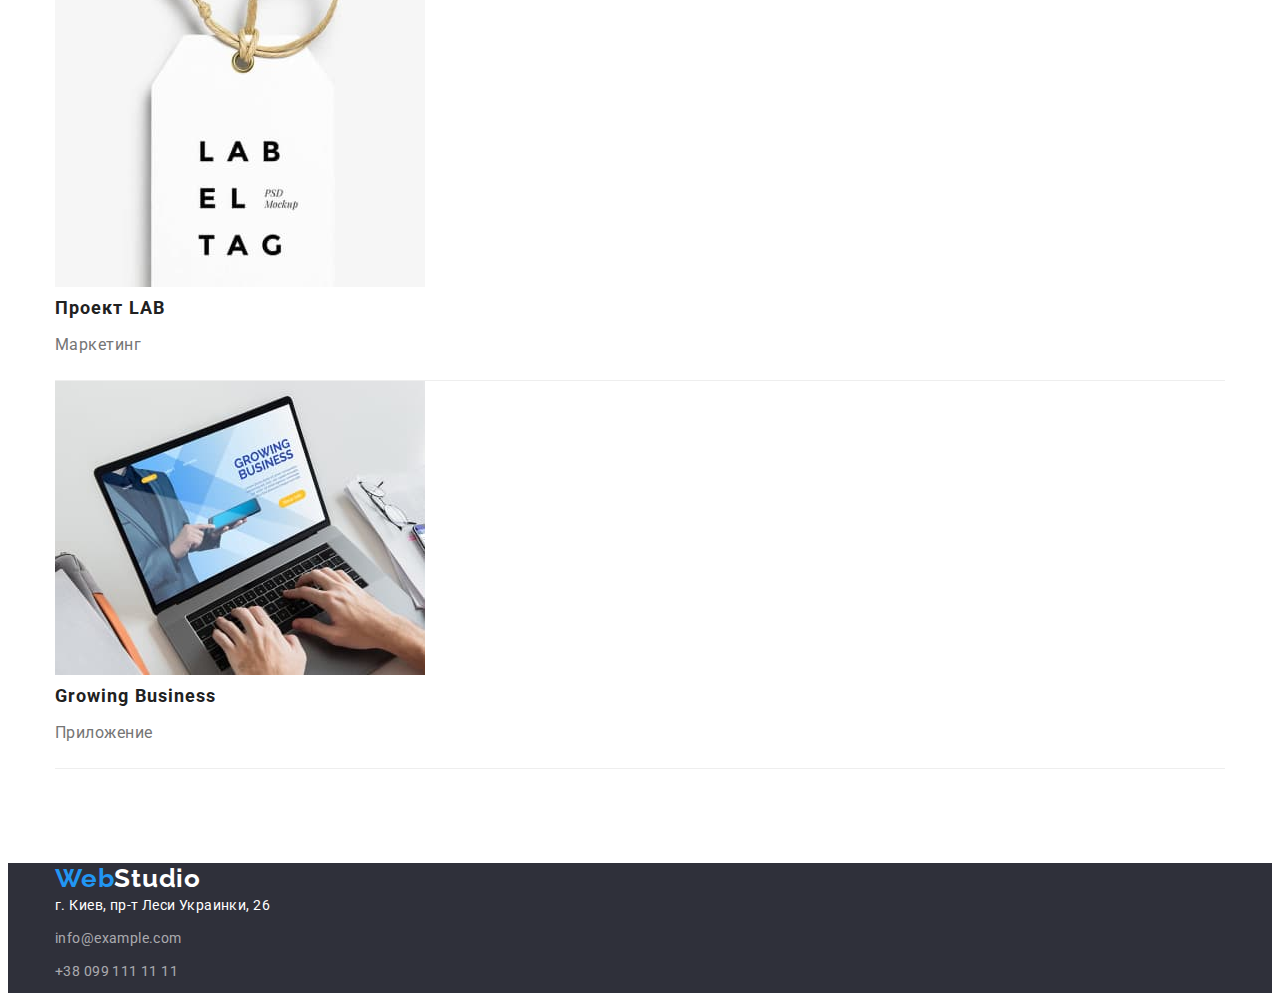
==== commit 4233866d: "додає нижню рамку у хедері і нижню рамку у карток портфоліо" ====
--- a/portfolio.html
+++ b/portfolio.html
@@ -19,7 +19,7 @@
 <body>
     <!--Хедер-->
     
-    <header>
+    <header class="header">
 
       <div class="container">
     
@@ -63,63 +63,63 @@
 
 
          <ul class="projects">
-             <li>
+             <li class="item">
                 <a href="">
                   <img src="./images/porfolio-img-1.jpg" alt="Технокряк" width="370" height="294">
                   <h2 class="project-title" >Технокряк</h2>
                   <p class="project-text" >Веб-сайт</p>
                </a>
              </li>
-             <li>
+             <li class="item">
                 <a href="">
-                  <img src="./images/porfolio-img-2.jpg" alt="Постер New Orlean vs Golden Star" width="370" height="294">
+                  <img  src="./images/porfolio-img-2.jpg" alt="Постер New Orlean vs Golden Star" width="370" height="294">
                   <h2 class="project-title" >Постер New Orlean vs Golden Star</h2>
                   <p class="project-text" >Дизайн</p>
                 </a>
              </li>
-             <li>
+             <li class="item">
                 <a href="">
                   <img src="./images/porfolio-img-3.jpg" alt="Ресторан Seafood" width="370" height="294">
                   <h2 class="project-title" >Ресторан Seafood</h2>
                   <p class="project-text" >Приложение</p>
                 </a>
              </li>
-             <li>
+             <li class="item">
                 <a href="">
                   <img src="./images/porfolio-img-4.jpg" alt="Проект Prime" width="370" height="294">
                   <h2 class="project-title" >Проект Prime</h2>
                   <p class="project-text" >Маркетинг</p>
                 </a>
              </li>
-             <li>
+             <li class="item">
                 <a href="">
                   <img src="./images/porfolio-img-5.jpg" alt="Проект Boxes" width="370" height="294">
                   <h2 class="project-title" >Проект Boxes</h2>
                   <p class="project-text" >Приложение</p>
                 </a>
              </li>
-             <li>
+             <li class="item">
                 <a href="">
                   <img src="./images/porfolio-img-6.jpg" alt="Inspiration has no Borders" width="370" height="294">
                   <h2 class="project-title" >Inspiration has no Borders</h2>
                   <p class="project-text" >Веб-сайт</p>
                 </a>
              </li>
-             <li>
+             <li class="item">
                 <a href="">
                   <img src="./images/porfolio-img-7.jpg" alt="Издание Limited Edition" width="370" height="294">
                   <h2 class="project-title" >Издание Limited Edition</h2>
                   <p class="project-text" >Дизайн</p>
                 </a>
              </li>
-             <li>
+             <li class="item">
                 <a href="">
                   <img src="./images/porfolio-img-8.jpg" alt="Проект LAB" width="370" height="294">
                   <h2 class="project-title" >Проект LAB</h2>
                   <p class="project-text" >Маркетинг</p>
                 </a>
              </li>
-             <li>
+             <li class="item">
                 <a href="">
                   <img src="./images/porfolio-img-9.jpg" alt="Growing Business" width="370" height="294">
                   <h2 class="project-title" >Growing Business</h2>
--- a/css/styles.css
+++ b/css/styles.css
@@ -17,6 +17,10 @@
 /* Вторинний колір фону : #2F303A*/
 
 /* Вторинний колір фону кнопки на баннері : #188CE8 */
+
+/* Колір нижньої рамки у хедері : #ECECEC */
+
+/* Колір рамки для карток на сторінці потфоліо : #EEEEEE */
 
 
 
@@ -31,6 +35,8 @@
     --background-color: #F5F4FA;
     --secondary-bg-color: #2F303A;
     --hover-color-for-banner-button: #188CE8;
+    --header-border-line: #ECECEC;
+    --card-border-line: #EEEEEE;
 }
 
 
@@ -66,6 +72,11 @@
     
 }
 
+/* Header */
+
+.header {
+    border-bottom: 1px solid var(--header-border-line);
+}
 
 
 /* Logo */
@@ -260,11 +271,16 @@
 .projects .project-text {
 
     margin-bottom: 20px;
-    
+
     color: var(--primary-text-color);
     font-size: 16px;
     line-height: 1.88;
     letter-spacing: 0.03em;
+}
+
+.projects >.item {
+    border-bottom: 1px solid var(--card-border-line);
+
 }
 
 /* Buttons */
@@ -274,6 +290,10 @@
 }
 
 .button-list .button {
+
+    padding: 6px 22px;
+    border-radius: 4px;
+    border-color: transparent;
 
     background-color: var(--background-color);
     cursor: pointer;
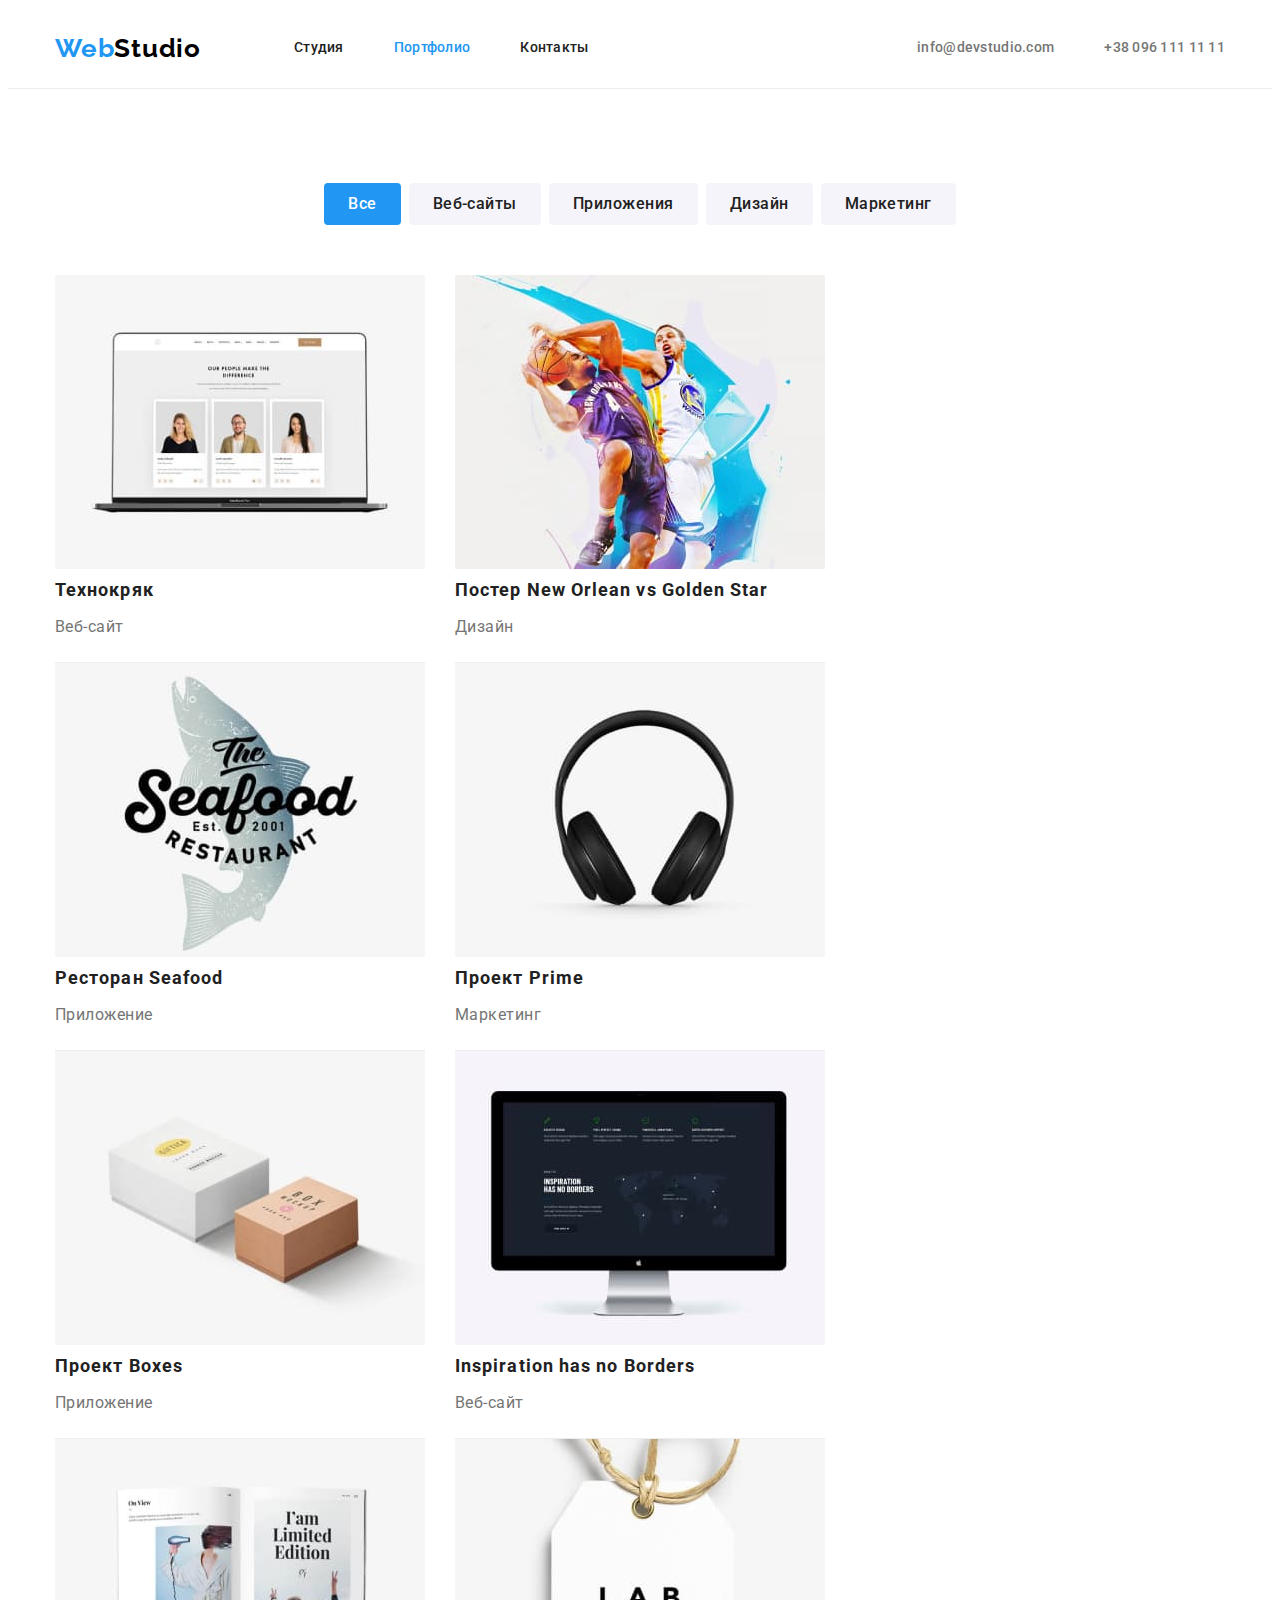
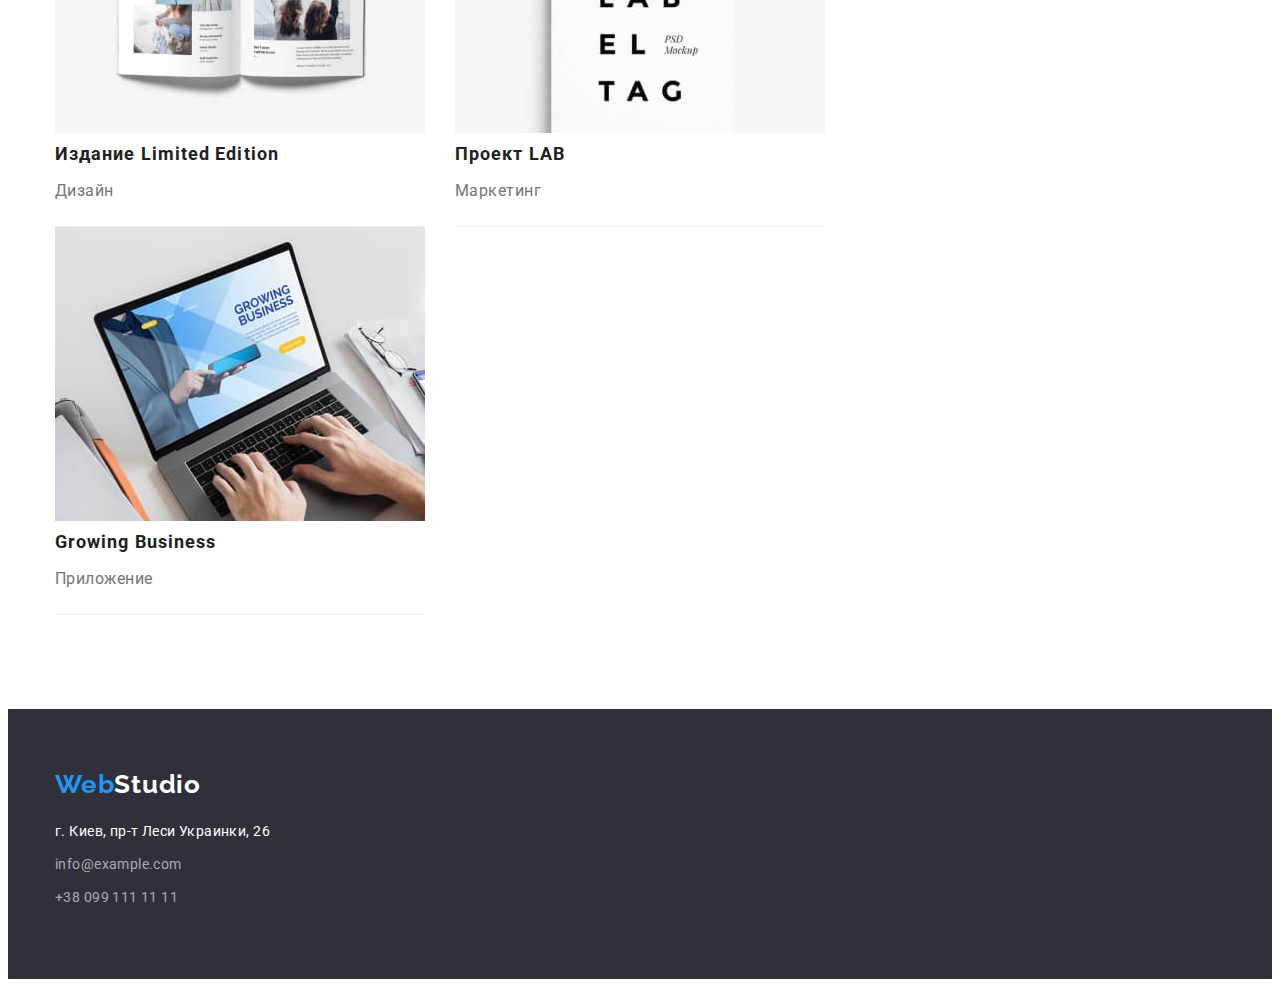
==== commit 43bc71f2: "частково застосовує flex-контейнери на двох сторінках" ====
--- a/portfolio.html
+++ b/portfolio.html
@@ -21,20 +21,20 @@
     
     <header class="header">
 
-      <div class="container">
-    
+      <div class="container main-list">
+      <nav class="navigation">
         <a href="./index.html" class="logo">Web<span class="studio-top">Studio</span></a>
-        <nav>
+        
             <ul class="site-nav list">
-                <li><a href="./index.html" class="link">Студия</a></li>
-                <li> <a href="./portfolio.html" class="link current">Портфолио</a></li>
-                <li> <a href="" class="link">Контакты</a></li>
+                <li class="item"><a href="./index.html" class="link">Студия</a></li>
+                <li class="item"> <a href="./portfolio.html" class="link current">Портфолио</a></li>
+                <li class="item"> <a href="" class="link">Контакты</a></li>
             </ul>
         </nav>
     
         <ul class="contact-list">
-            <li><a class="link" href="mailto:info@devstudio.com">info@devstudio.com</a></li>
-            <li> <a class="link" href="tel:+380961111111">+38 096 111 11 11</a></li>
+            <li class="item"><a class="link" href="mailto:info@devstudio.com">info@devstudio.com</a></li>
+            <li class="item"> <a class="link" href="tel:+380961111111">+38 096 111 11 11</a></li>
         </ul>
 
         </div>
@@ -53,11 +53,11 @@
 
          <ul class="button-list">
 
-            <li><button class="button current" type="button" >Все</button></li>
-            <li><button class="button" type="button">Веб-сайты</button></li>
-            <li><button class="button" type="button">Приложения</button></li>
-            <li><button class="button" type="button">Дизайн</button></li>
-            <li><button class="button" type="button">Маркетинг</button></li>
+            <li class="item"><button class="button current" type="button" >Все</button></li>
+            <li class="item"><button class="button" type="button">Веб-сайты</button></li>
+            <li class="item"><button class="button" type="button">Приложения</button></li>
+            <li class="item"><button class="button" type="button">Дизайн</button></li>
+            <li class="item"><button class="button" type="button">Маркетинг</button></li>
               
          </ul>
 
@@ -140,7 +140,7 @@
 
       <div class="container">
     
-        <a href="./index.html" class="logo">Web<span class="studio-bottom">Studio</span></a>
+        <a href="./index.html" class="logo footer">Web<span class="studio-bottom">Studio</span></a>
     
         <address>
     
--- a/css/styles.css
+++ b/css/styles.css
@@ -64,6 +64,7 @@
 /* Container */
 
 .container {
+
     width: 1170px;
     padding-left: 15px;
     padding-right: 15px;
@@ -72,16 +73,28 @@
     
 }
 
+
+
+
 /* Header */
 
 .header {
+    
     border-bottom: 1px solid var(--header-border-line);
 }
 
+.main-list {
+    display: flex;
+    
+    align-items: center;
+
+}
+
 
 /* Logo */
 
 .logo {
+    display: flex;
     font-family: "Raleway", sans-serif;
     color: var(--accent-color) ;
     font-weight: 700;
@@ -106,9 +119,33 @@
 }
 
 
+
+
+
+
+
 /* Site-nav */
 
+.site-nav {
+    display: flex; 
+    margin-left: 93px;
+}
+
+.navigation {
+    display: flex;
+    align-items: center;
+}
+
+.site-nav .item + .item {
+    margin-left: 50px;
+}
+
+
 .site-nav .link {
+    display: block;
+    padding-top: 32px;
+    padding-bottom: 32px;
+
     color: var(--title-text-color);
     font-weight: 500;
     line-height: 1.14;
@@ -128,14 +165,24 @@
 
 
 
+
+
 /* Contacts */
 
 .contact-list {
+    margin-left: auto;
+
+    display: flex;
     font-weight: 500;
     line-height:  1.14;
     letter-spacing: 0.02em;
 }
 
+.contact-list .item + .item {
+    margin-left: 50px;
+}
+
+
 .contact-list .link {
     color: var(--primary-text-color);
 }
@@ -156,7 +203,9 @@
 }
 
 .banner-title {
+    padding-top: 200px;
     margin-bottom: 30px;
+    
 
     text-transform: uppercase;
     color: var(--primary-bg-color);
@@ -175,6 +224,7 @@
     padding: 10px 32px;
     border-radius: 4px;
     border-color: transparent;
+    margin-bottom: 200px;
 
     font-family: inherit;
     color: var(--primary-bg-color);
@@ -207,6 +257,8 @@
     letter-spacing: 0.03em;
 }
 
+
+
 .section-title.button {
     display: none;
 
@@ -217,6 +269,14 @@
 
 .section-title.features {
     display: none;
+}
+
+.feature-list {
+    display: flex;
+}
+
+.feature-list .item + .item {
+    margin-left: 30px;
 }
 
 
@@ -233,10 +293,38 @@
     letter-spacing: 0.03em;
 }
 
+/* Examples of work */
+
+.section-title.works {
+    text-align: center;
+}
+
+.work-examples {
+    display: flex;
+}
+
+.work-examples .item {
+    display: block;
+}
+
+.work-examples .item + .item {
+   margin-left: 30px;
+}
+
+
+
 /* Team */
+
+.section-title.team {
+    text-align: center;
+}
 
 .section.team {
     background-color: var(--background-color);
+}
+
+.team-list {
+    display: flex;
 }
 
 .team-list .title {
@@ -248,16 +336,42 @@
 }
 
 .team-list .position {
+    text-align: center;
+    margin-bottom: 30px;
+
     font-size: 16px;
     line-height: 2;
     letter-spacing: 0.03em;   
 }
 
+.team-list .title {
+    text-align: center;
+    margin-top: 30px;
+}
+
 .team-list .title, .feature-list .title {
     margin-bottom: 10px;
 }
 
+.team-list .item {
+    border-radius: 4px;
+
+    background-color: var(--primary-bg-color);
+}
+
+.team-list .item + .item {
+    margin-left: 30px;
+}
+
 /* Projects */
+
+.projects {
+    display: flex;
+    flex-wrap: wrap;
+    
+}
+
+
 
 .projects .project-title {
     margin-bottom: 4px;
@@ -278,15 +392,31 @@
     letter-spacing: 0.03em;
 }
 
-.projects >.item {
+.projects .item {
+    width: 370px;
+    margin-right: 30px;
     border-bottom: 1px solid var(--card-border-line);
-
-}
+    
+}
+
+
+
+
+
+
+
+
 
 /* Buttons */
 
 .button-list {
+    justify-content: center;
+    display: flex;
     margin-bottom: 50px;
+}
+
+.button-list .item + .item {
+    margin-left: 8px;
 }
 
 .button-list .button {
@@ -325,6 +455,14 @@
 
 /* Address */
 
+.logo.footer {
+    padding-top: 60px;
+}
+
+.address-list {
+    padding-bottom: 60px;
+}
+
 .address-list .street-name {
     color: var(--primary-bg-color);
     }
@@ -347,3 +485,5 @@
 }
 
 
+
+
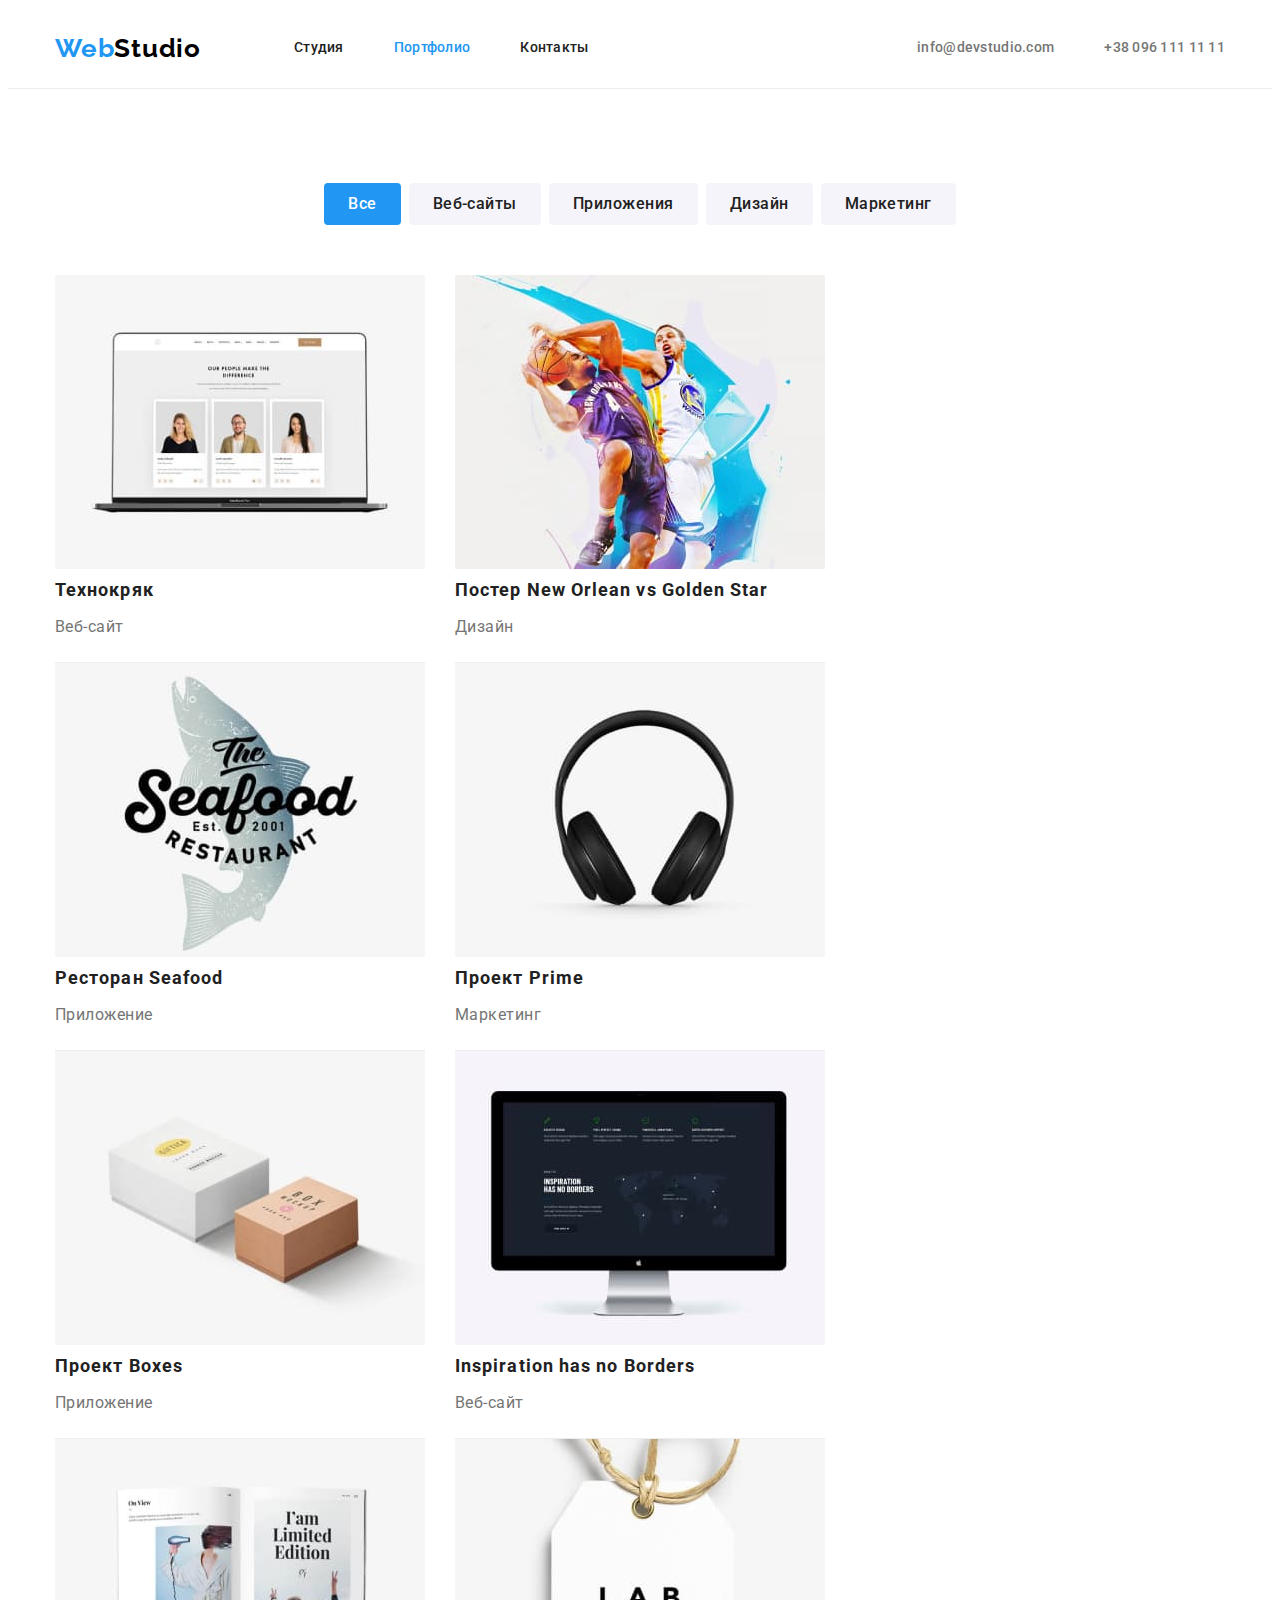
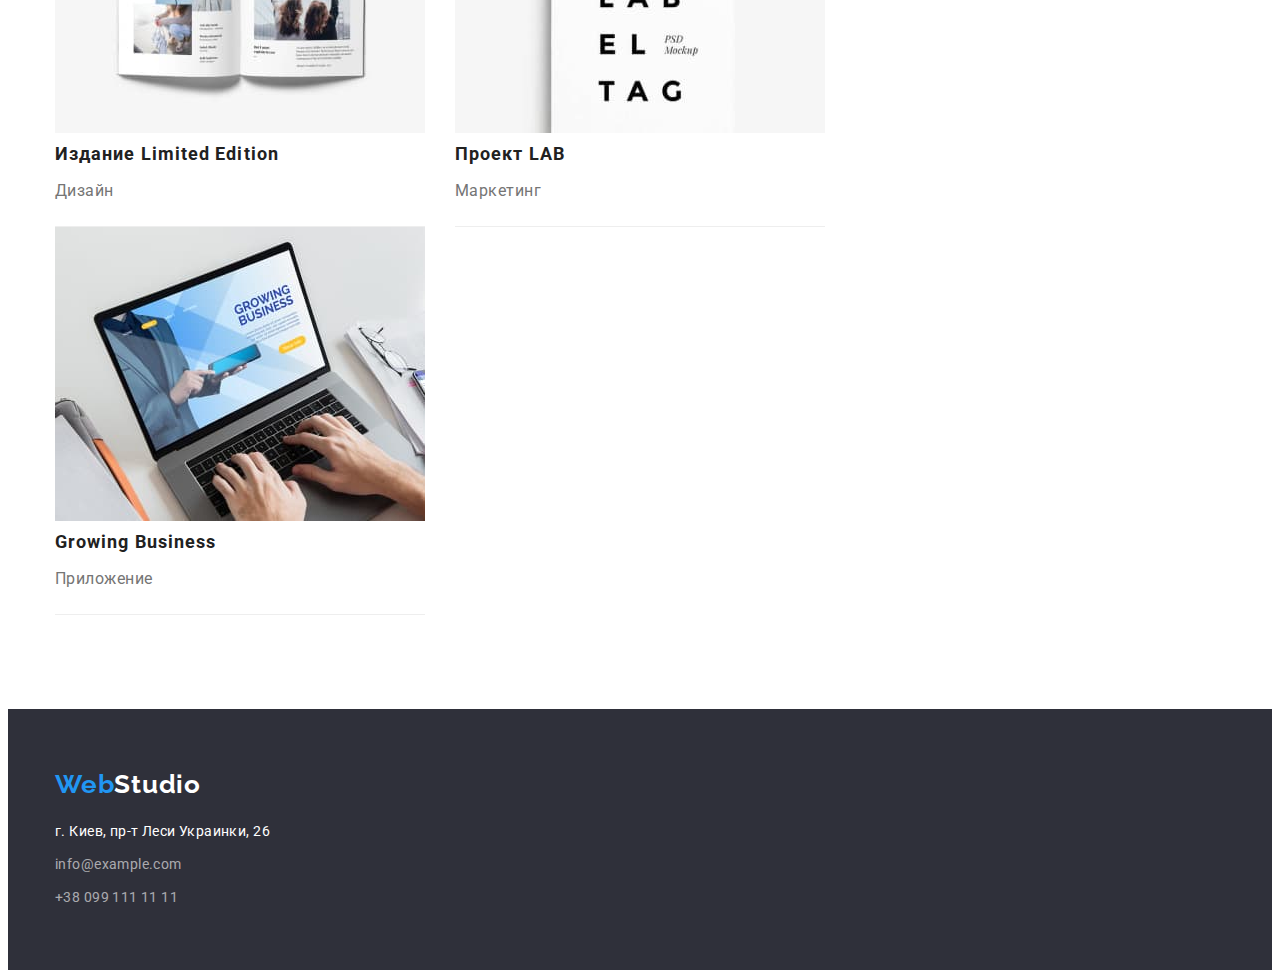
==== commit e7b8d08d: "забирає нижній марджин у телефона у футері" ====
--- a/portfolio.html
+++ b/portfolio.html
@@ -149,7 +149,7 @@
                     <p class="street-name">г. Киев, пр-т Леси Украинки, 26</p>
                 </li>
                 <li><a class="contact-info" href="mailto:info@example.com">info@example.com</a></li>
-                <li><a class="contact-info" href="tel:+380991111111">+38 099 111 11 11</a></li>
+                <li><a class="contact-info tel" href="tel:+380991111111">+38 099 111 11 11</a></li>
             </ul>
     
         </address>
--- a/css/styles.css
+++ b/css/styles.css
@@ -463,6 +463,7 @@
     padding-bottom: 60px;
 }
 
+
 .address-list .street-name {
     color: var(--primary-bg-color);
     }
@@ -476,7 +477,7 @@
 }
 
 .street-name, .contact-info {
-    display: inline-block;
+    display: block;
     margin-bottom: 9px;
 
     line-height: 1.71;
@@ -484,6 +485,12 @@
     font-style: normal;
 }
 
-
-
-
+.contact-info.tel {
+    margin-bottom: 0px;
+}
+
+
+
+
+
+
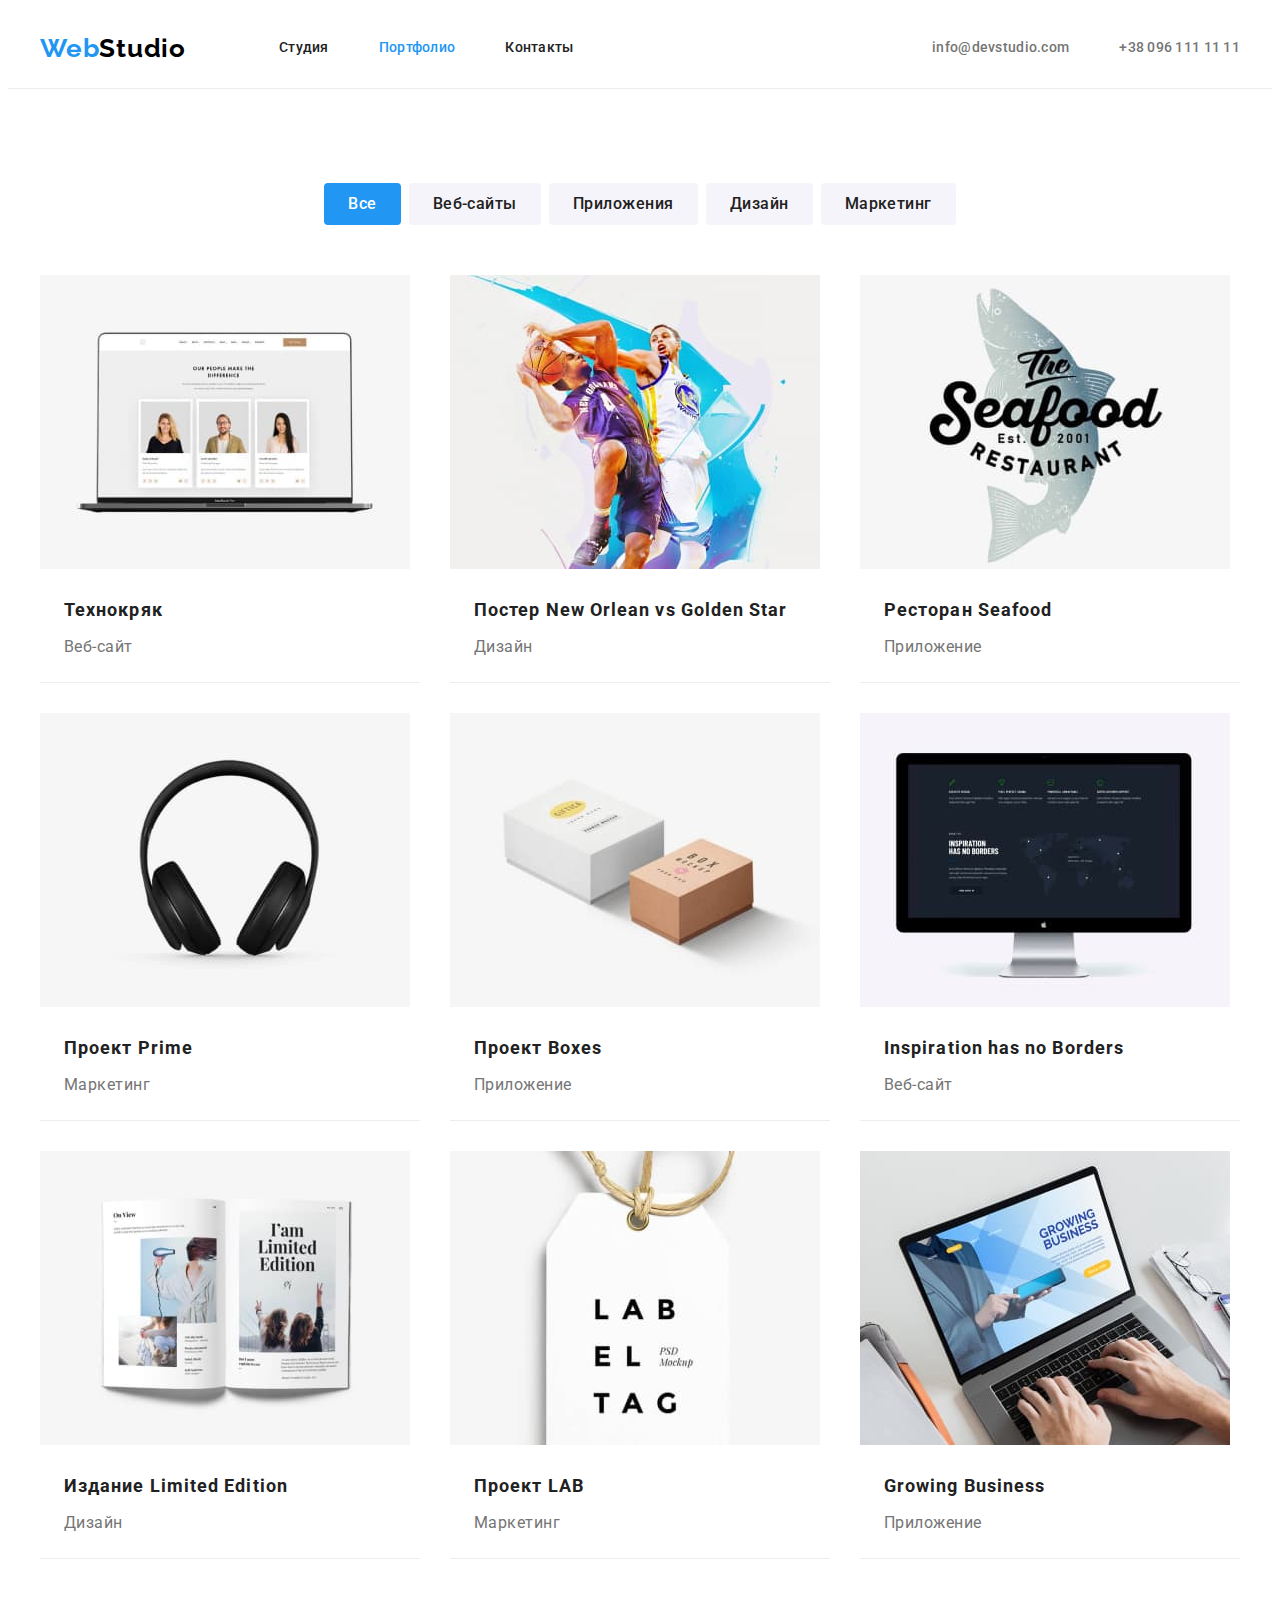
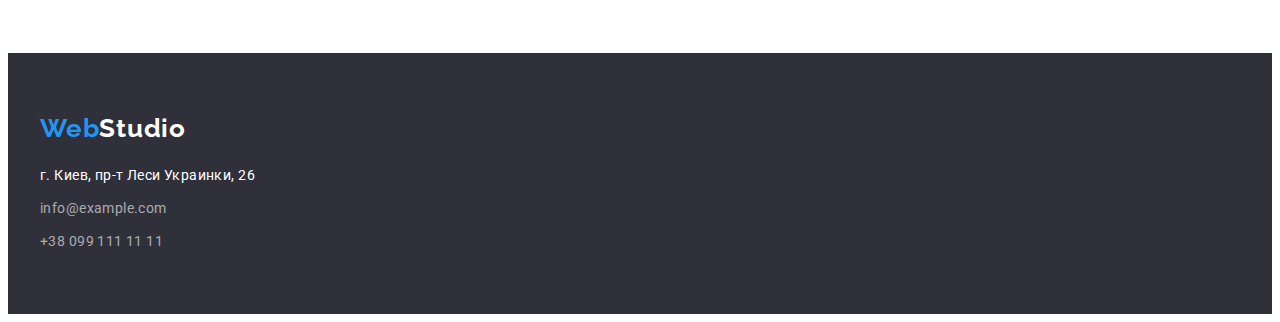
==== commit b685744f: "завершує оформлення флекс-контейнерами на сторінках" ====
--- a/portfolio.html
+++ b/portfolio.html
@@ -66,64 +66,82 @@
              <li class="item">
                 <a href="">
                   <img src="./images/porfolio-img-1.jpg" alt="Технокряк" width="370" height="294">
+                <div class="card-content">
                   <h2 class="project-title" >Технокряк</h2>
                   <p class="project-text" >Веб-сайт</p>
+                </div>
                </a>
              </li>
              <li class="item">
                 <a href="">
                   <img  src="./images/porfolio-img-2.jpg" alt="Постер New Orlean vs Golden Star" width="370" height="294">
+                  <div class="card-content">
                   <h2 class="project-title" >Постер New Orlean vs Golden Star</h2>
                   <p class="project-text" >Дизайн</p>
+                  </div>
                 </a>
              </li>
              <li class="item">
                 <a href="">
                   <img src="./images/porfolio-img-3.jpg" alt="Ресторан Seafood" width="370" height="294">
+                  <div class="card-content">
                   <h2 class="project-title" >Ресторан Seafood</h2>
                   <p class="project-text" >Приложение</p>
+                  </div>
                 </a>
              </li>
              <li class="item">
                 <a href="">
                   <img src="./images/porfolio-img-4.jpg" alt="Проект Prime" width="370" height="294">
+                  <div class="card-content">
                   <h2 class="project-title" >Проект Prime</h2>
                   <p class="project-text" >Маркетинг</p>
+                  </div>
                 </a>
              </li>
              <li class="item">
                 <a href="">
                   <img src="./images/porfolio-img-5.jpg" alt="Проект Boxes" width="370" height="294">
+                  <div class="card-content">
                   <h2 class="project-title" >Проект Boxes</h2>
                   <p class="project-text" >Приложение</p>
+                  </div>
                 </a>
              </li>
              <li class="item">
                 <a href="">
                   <img src="./images/porfolio-img-6.jpg" alt="Inspiration has no Borders" width="370" height="294">
+                  <div class="card-content">
                   <h2 class="project-title" >Inspiration has no Borders</h2>
                   <p class="project-text" >Веб-сайт</p>
+                  </div>
                 </a>
              </li>
              <li class="item">
                 <a href="">
                   <img src="./images/porfolio-img-7.jpg" alt="Издание Limited Edition" width="370" height="294">
+                  <div class="card-content">
                   <h2 class="project-title" >Издание Limited Edition</h2>
                   <p class="project-text" >Дизайн</p>
+                  </div>
                 </a>
              </li>
              <li class="item">
                 <a href="">
                   <img src="./images/porfolio-img-8.jpg" alt="Проект LAB" width="370" height="294">
+                  <div class="card-content">
                   <h2 class="project-title" >Проект LAB</h2>
                   <p class="project-text" >Маркетинг</p>
+                  </div>
                 </a>
              </li>
              <li class="item">
                 <a href="">
                   <img src="./images/porfolio-img-9.jpg" alt="Growing Business" width="370" height="294">
+                  <div class="card-content">
                   <h2 class="project-title" >Growing Business</h2>
                   <p class="project-text" >Приложение</p>
+                  </div>
                 </a>
              </li>
          </ul>
--- a/css/styles.css
+++ b/css/styles.css
@@ -37,6 +37,7 @@
     --hover-color-for-banner-button: #188CE8;
     --header-border-line: #ECECEC;
     --card-border-line: #EEEEEE;
+    --projects-item-gap: 30px;
 }
 
 
@@ -65,15 +66,13 @@
 
 .container {
 
-    width: 1170px;
+    width: 1200px;
     padding-left: 15px;
     padding-right: 15px;
     margin-left: auto;
     margin-right: auto;
     
 }
-
-
 
 
 /* Header */
@@ -119,11 +118,6 @@
 }
 
 
-
-
-
-
-
 /* Site-nav */
 
 .site-nav {
@@ -160,11 +154,6 @@
 .site-nav .current {
     color: var(--accent-color)
 }
-
-
-
-
-
 
 
 /* Contacts */
@@ -257,11 +246,8 @@
     letter-spacing: 0.03em;
 }
 
-
-
 .section-title.button {
     display: none;
-
 }
 
 
@@ -368,13 +354,14 @@
 .projects {
     display: flex;
     flex-wrap: wrap;
-    
-}
-
-
+    margin-right: calc(-1 * var(--projects-item-gap) );
+    margin-bottom: calc(-1 * var(--projects-item-gap));
+    
+}
 
 .projects .project-title {
     margin-bottom: 4px;
+    
 
     color: var(--title-text-color);
     font-size: 18px;
@@ -383,8 +370,7 @@
 }
 
 .projects .project-text {
-
-    margin-bottom: 20px;
+   
 
     color: var(--primary-text-color);
     font-size: 16px;
@@ -393,18 +379,20 @@
 }
 
 .projects .item {
-    width: 370px;
-    margin-right: 30px;
+    flex-basis: calc(100%  / 3 - var(--projects-item-gap) );
+    margin-right: var(--projects-item-gap);
+    margin-bottom:var(--projects-item-gap);
     border-bottom: 1px solid var(--card-border-line);
-    
-}
-
-
-
-
-
-
-
+   
+    
+}
+
+.card-content {
+    padding: 20px 24px;
+}
+
+
+   
 
 
 /* Buttons */
@@ -485,6 +473,7 @@
     font-style: normal;
 }
 
+
 .contact-info.tel {
     margin-bottom: 0px;
 }
@@ -493,4 +482,3 @@
 
 
 
-
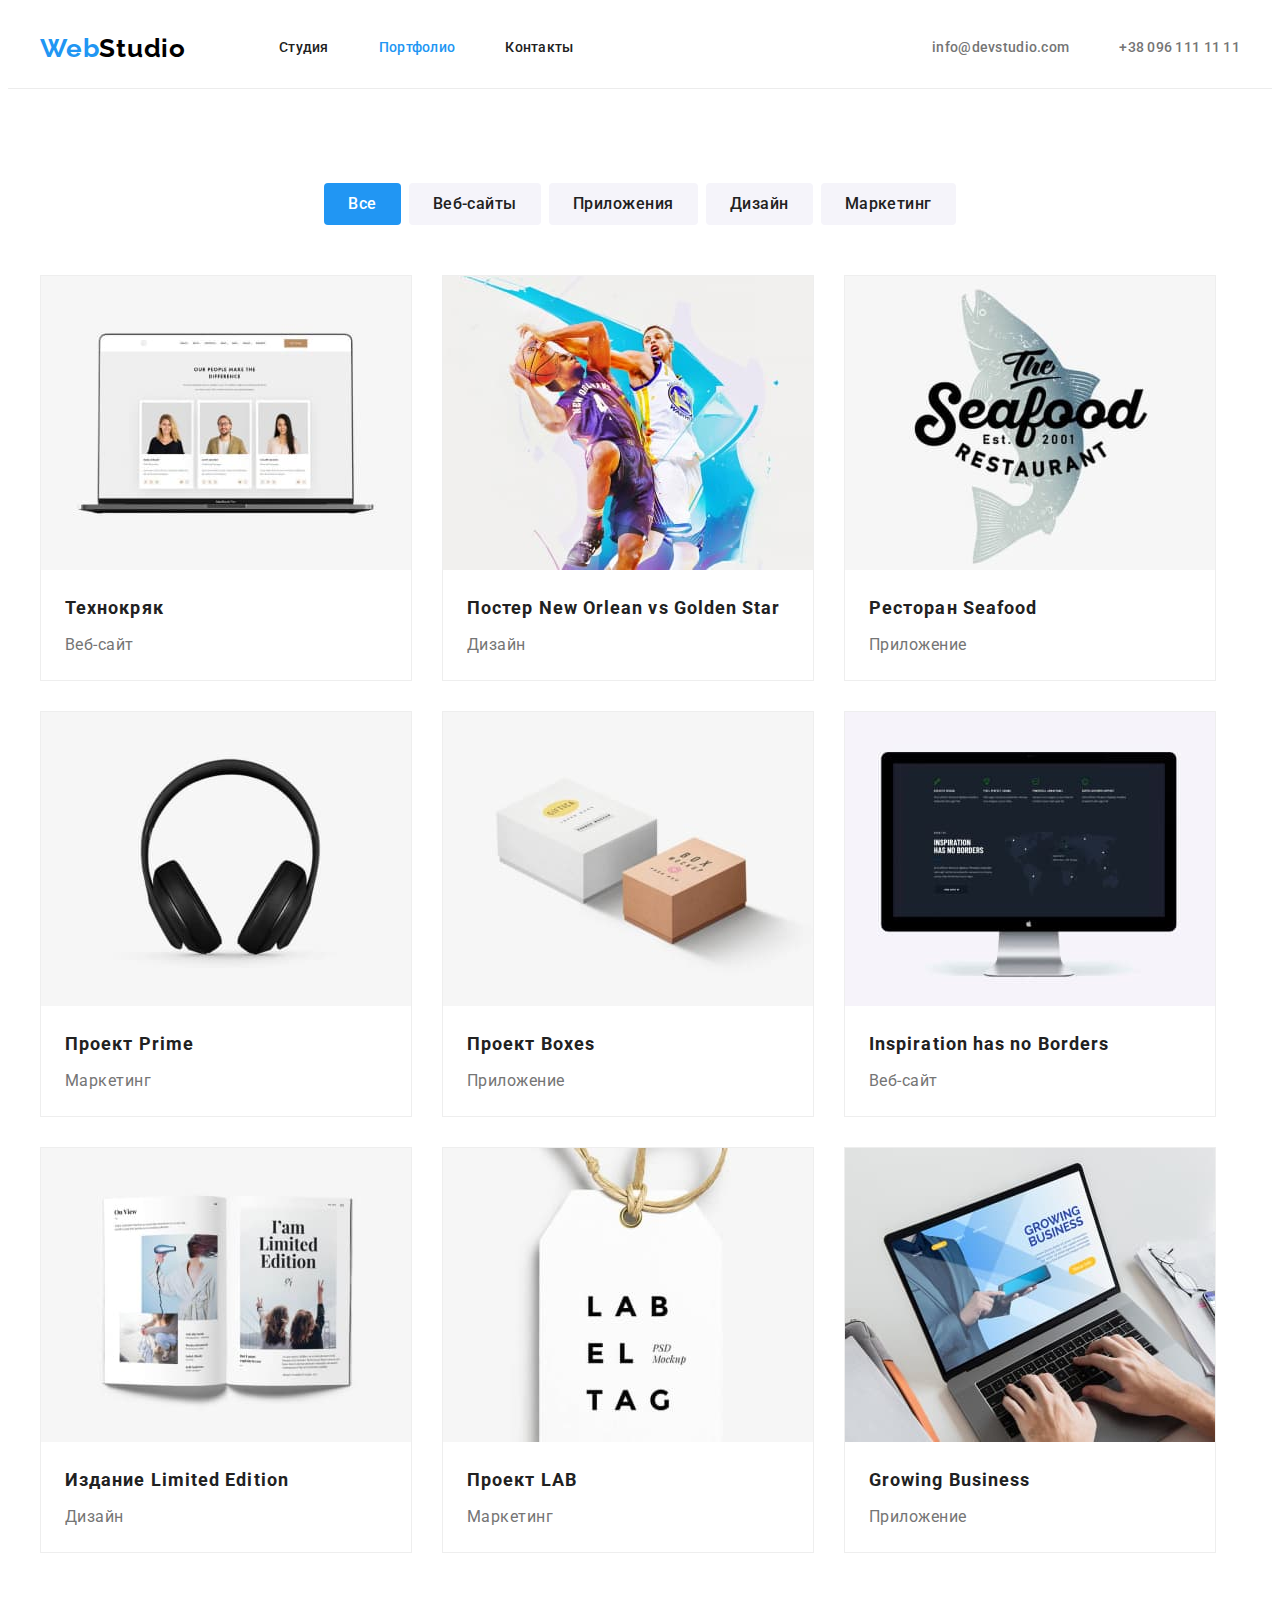
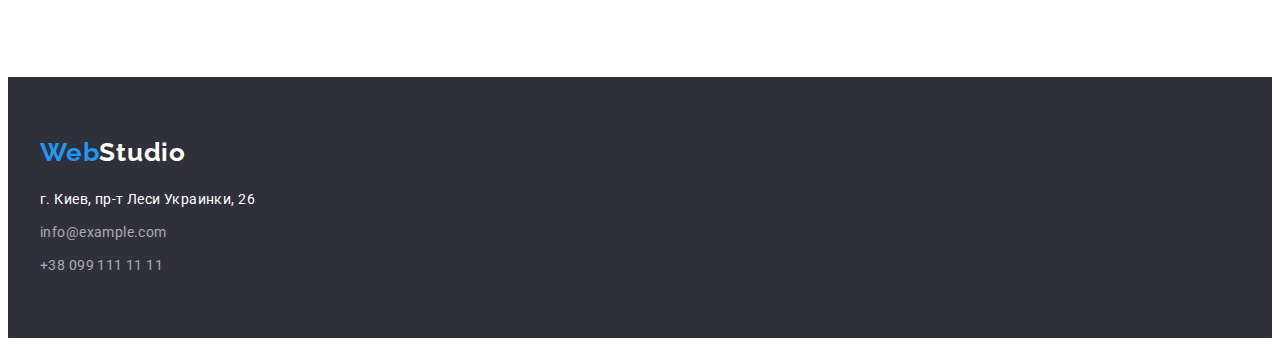
==== commit 8ed09e90: "виправляє зауваження" ====
--- a/portfolio.html
+++ b/portfolio.html
@@ -65,7 +65,7 @@
          <ul class="projects">
              <li class="item">
                 <a href="">
-                  <img src="./images/porfolio-img-1.jpg" alt="Технокряк" width="370" height="294">
+                  <img class="projects-picture" src="./images/porfolio-img-1.jpg" alt="Технокряк" width="370" height="294">
                 <div class="card-content">
                   <h2 class="project-title" >Технокряк</h2>
                   <p class="project-text" >Веб-сайт</p>
@@ -74,7 +74,7 @@
              </li>
              <li class="item">
                 <a href="">
-                  <img  src="./images/porfolio-img-2.jpg" alt="Постер New Orlean vs Golden Star" width="370" height="294">
+                  <img class="projects-picture" src="./images/porfolio-img-2.jpg" alt="Постер New Orlean vs Golden Star" width="370" height="294">
                   <div class="card-content">
                   <h2 class="project-title" >Постер New Orlean vs Golden Star</h2>
                   <p class="project-text" >Дизайн</p>
@@ -83,7 +83,7 @@
              </li>
              <li class="item">
                 <a href="">
-                  <img src="./images/porfolio-img-3.jpg" alt="Ресторан Seafood" width="370" height="294">
+                  <img class="projects-picture" src="./images/porfolio-img-3.jpg" alt="Ресторан Seafood" width="370" height="294">
                   <div class="card-content">
                   <h2 class="project-title" >Ресторан Seafood</h2>
                   <p class="project-text" >Приложение</p>
@@ -92,7 +92,7 @@
              </li>
              <li class="item">
                 <a href="">
-                  <img src="./images/porfolio-img-4.jpg" alt="Проект Prime" width="370" height="294">
+                  <img class="projects-picture" src="./images/porfolio-img-4.jpg" alt="Проект Prime" width="370" height="294">
                   <div class="card-content">
                   <h2 class="project-title" >Проект Prime</h2>
                   <p class="project-text" >Маркетинг</p>
@@ -101,7 +101,7 @@
              </li>
              <li class="item">
                 <a href="">
-                  <img src="./images/porfolio-img-5.jpg" alt="Проект Boxes" width="370" height="294">
+                  <img class="projects-picture" src="./images/porfolio-img-5.jpg" alt="Проект Boxes" width="370" height="294">
                   <div class="card-content">
                   <h2 class="project-title" >Проект Boxes</h2>
                   <p class="project-text" >Приложение</p>
@@ -110,7 +110,7 @@
              </li>
              <li class="item">
                 <a href="">
-                  <img src="./images/porfolio-img-6.jpg" alt="Inspiration has no Borders" width="370" height="294">
+                  <img class="projects-picture" src="./images/porfolio-img-6.jpg" alt="Inspiration has no Borders" width="370" height="294">
                   <div class="card-content">
                   <h2 class="project-title" >Inspiration has no Borders</h2>
                   <p class="project-text" >Веб-сайт</p>
@@ -119,7 +119,7 @@
              </li>
              <li class="item">
                 <a href="">
-                  <img src="./images/porfolio-img-7.jpg" alt="Издание Limited Edition" width="370" height="294">
+                  <img class="projects-picture" src="./images/porfolio-img-7.jpg" alt="Издание Limited Edition" width="370" height="294">
                   <div class="card-content">
                   <h2 class="project-title" >Издание Limited Edition</h2>
                   <p class="project-text" >Дизайн</p>
@@ -128,7 +128,7 @@
              </li>
              <li class="item">
                 <a href="">
-                  <img src="./images/porfolio-img-8.jpg" alt="Проект LAB" width="370" height="294">
+                  <img class="projects-picture" src="./images/porfolio-img-8.jpg" alt="Проект LAB" width="370" height="294">
                   <div class="card-content">
                   <h2 class="project-title" >Проект LAB</h2>
                   <p class="project-text" >Маркетинг</p>
@@ -137,7 +137,7 @@
              </li>
              <li class="item">
                 <a href="">
-                  <img src="./images/porfolio-img-9.jpg" alt="Growing Business" width="370" height="294">
+                  <img class="projects-picture" src="./images/porfolio-img-9.jpg" alt="Growing Business" width="370" height="294">
                   <div class="card-content">
                   <h2 class="project-title" >Growing Business</h2>
                   <p class="project-text" >Приложение</p>
@@ -158,7 +158,7 @@
 
       <div class="container">
     
-        <a href="./index.html" class="logo footer">Web<span class="studio-bottom">Studio</span></a>
+        <a href="./index.html" class="logo">Web<span class="studio-bottom">Studio</span></a>
     
         <address>
     
--- a/css/styles.css
+++ b/css/styles.css
@@ -37,7 +37,7 @@
     --hover-color-for-banner-button: #188CE8;
     --header-border-line: #ECECEC;
     --card-border-line: #EEEEEE;
-    --projects-item-gap: 30px;
+    
 }
 
 
@@ -112,10 +112,7 @@
 
 } 
 
-.logo.footer {
-    display: inline-block;
-    margin-bottom: 20px;
-}
+
 
 
 /* Site-nav */
@@ -186,13 +183,13 @@
 /* Баннер */
 
 .banner {
+    padding: 200px 0px;
     text-align: center;
 
     background-color: var(--secondary-bg-color);
 }
 
 .banner-title {
-    padding-top: 200px;
     margin-bottom: 30px;
     
 
@@ -204,7 +201,6 @@
     text-align: center;
     letter-spacing: 0.06em;
    
-    
 }
 
 .banner-button {
@@ -213,7 +209,7 @@
     padding: 10px 32px;
     border-radius: 4px;
     border-color: transparent;
-    margin-bottom: 200px;
+    
 
     font-family: inherit;
     color: var(--primary-bg-color);
@@ -253,6 +249,10 @@
 
 /* Features */
 
+.section.features {
+    padding-bottom: 0px;
+}
+
 .section-title.features {
     display: none;
 }
@@ -311,6 +311,7 @@
 
 .team-list {
     display: flex;
+   
 }
 
 .team-list .title {
@@ -322,17 +323,15 @@
 }
 
 .team-list .position {
-    text-align: center;
-    margin-bottom: 30px;
-
     font-size: 16px;
     line-height: 2;
     letter-spacing: 0.03em;   
 }
 
-.team-list .title {
-    text-align: center;
-    margin-top: 30px;
+.team-list-text {
+     padding-top: 30px;
+     padding-bottom: 30px;
+     text-align: center;
 }
 
 .team-list .title, .feature-list .title {
@@ -340,23 +339,30 @@
 }
 
 .team-list .item {
-    border-radius: 4px;
+    border-bottom-right-radius: 4px;
+    border-bottom-left-radius: 4px ;
+    
 
     background-color: var(--primary-bg-color);
+    box-shadow: 0px 1px 3px rgba(0, 0, 0, 0.12),
+    0px 1px 1px rgba(0, 0, 0, 0.14),
+    0px 2px 1px rgba(0, 0, 0, 0.2);
 }
 
 .team-list .item + .item {
     margin-left: 30px;
 }
 
+.team-member-picture {
+    max-width: 100%;
+    display: block;
+}
+
 /* Projects */
 
 .projects {
     display: flex;
     flex-wrap: wrap;
-    margin-right: calc(-1 * var(--projects-item-gap) );
-    margin-bottom: calc(-1 * var(--projects-item-gap));
-    
 }
 
 .projects .project-title {
@@ -370,8 +376,6 @@
 }
 
 .projects .project-text {
-   
-
     color: var(--primary-text-color);
     font-size: 16px;
     line-height: 1.88;
@@ -379,16 +383,26 @@
 }
 
 .projects .item {
-    flex-basis: calc(100%  / 3 - var(--projects-item-gap) );
-    margin-right: var(--projects-item-gap);
-    margin-bottom:var(--projects-item-gap);
-    border-bottom: 1px solid var(--card-border-line);
-   
-    
+    flex-basis: 370px;
+    margin-right: 30px;
+    margin-bottom: 30px;
+    border: 1px solid var(--card-border-line);
+    
+}
+
+.projects-picture {
+    display: block;
+    max-width: 100%;
+}
+
+.projects .item:nth-child(3n) {
+    margin-right: 0px;
 }
 
 .card-content {
     padding: 20px 24px;
+    
+    
 }
 
 
@@ -438,19 +452,18 @@
 
 
 .footer {
+    padding-top: 60px;
+    padding-bottom: 60px;
+    
     background-color: var(--secondary-bg-color);
-}
+    }
+   
 
 /* Address */
 
-.logo.footer {
-    padding-top: 60px;
-}
-
 .address-list {
-    padding-bottom: 60px;
-}
-
+    margin-top: 20px;
+}
 
 .address-list .street-name {
     color: var(--primary-bg-color);
@@ -473,7 +486,6 @@
     font-style: normal;
 }
 
-
 .contact-info.tel {
     margin-bottom: 0px;
 }
